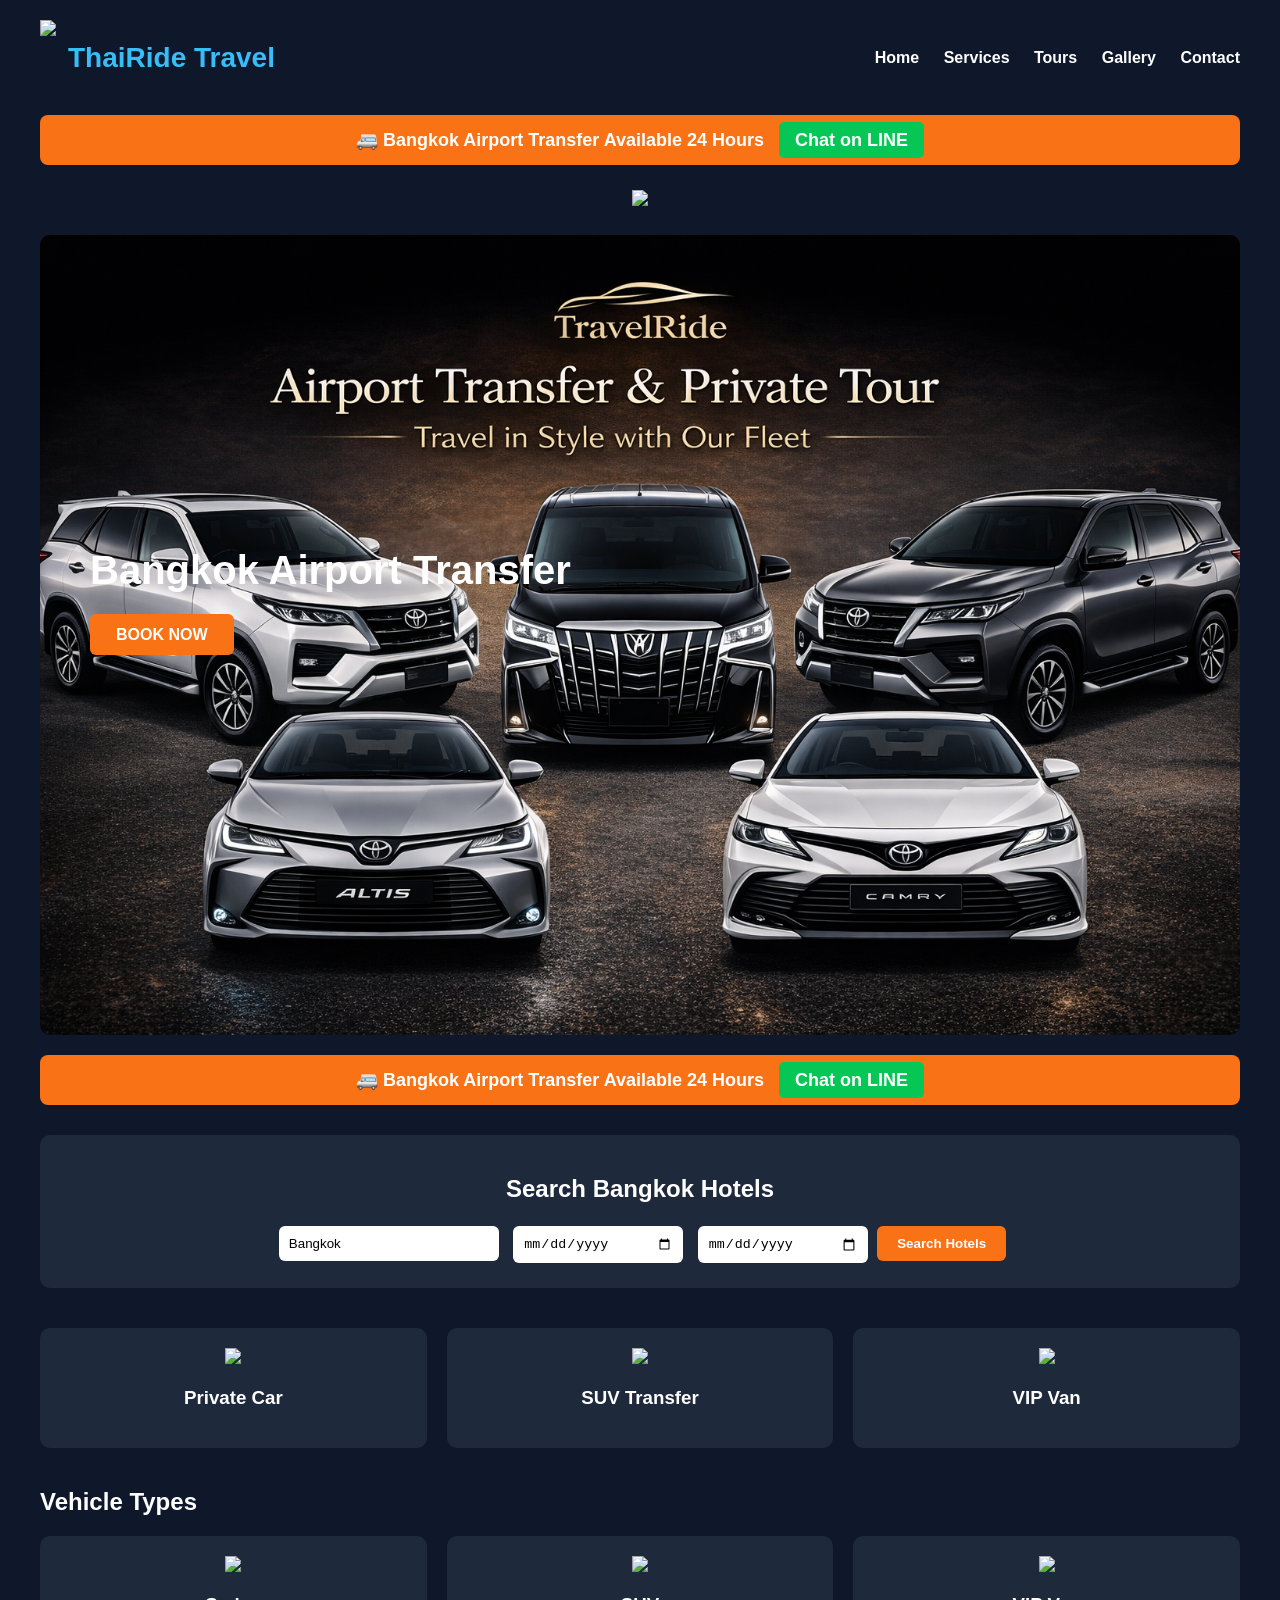
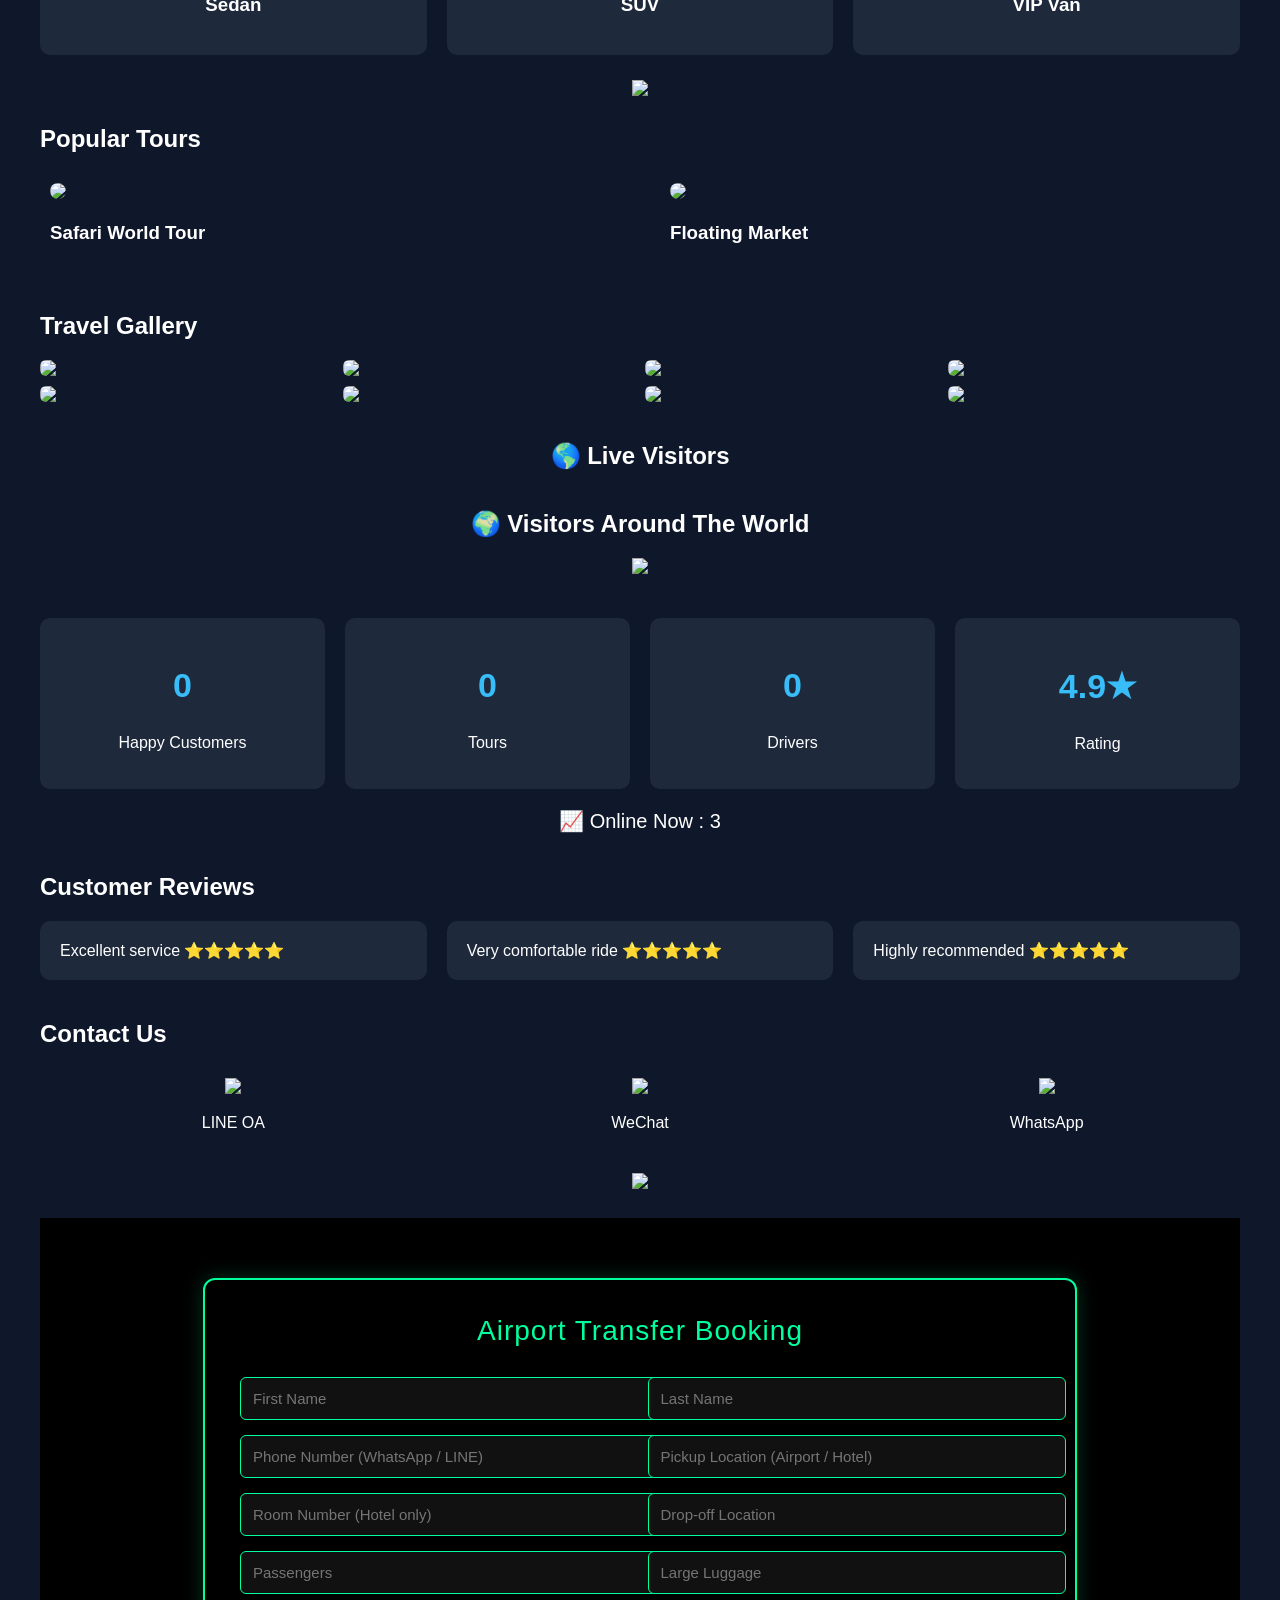
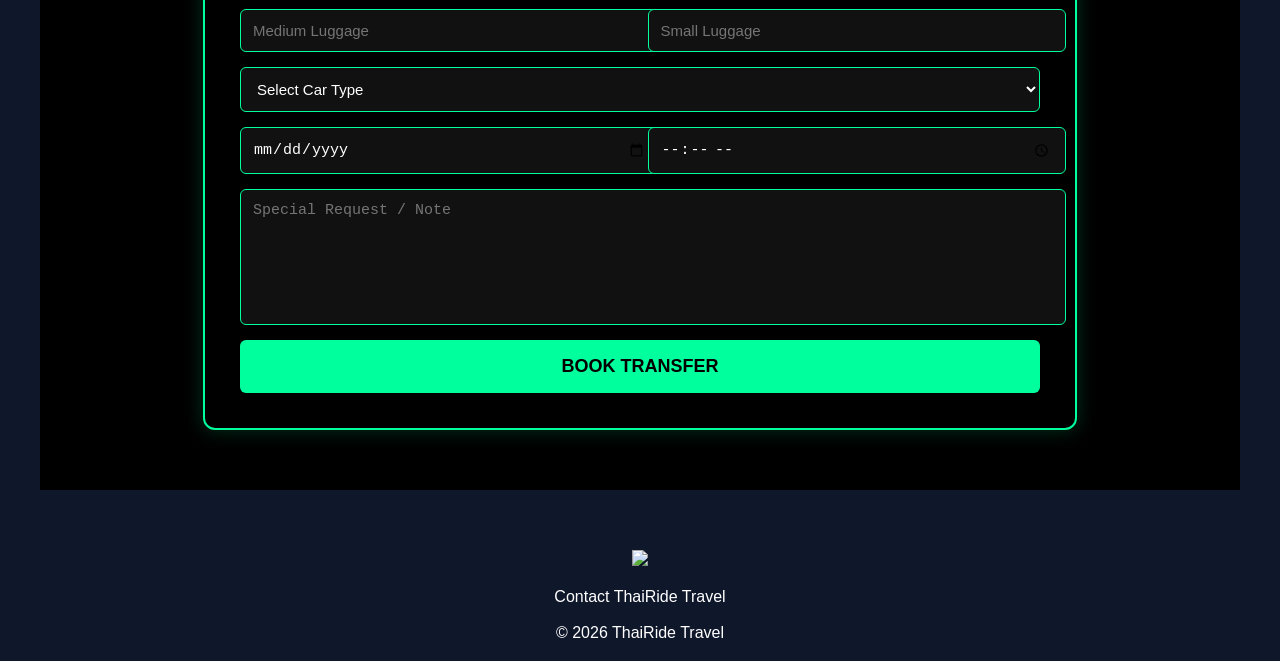
==== Index.html @ dc82cada "Rename Index1.html to Index.html" ====
<!DOCTYPE html>
<html lang="en">
<head>

<meta charset="UTF-8">
<meta name="viewport" content="width=device-width,initial-scale=1.0">
<link rel="icon" href="/ThaiRide/logo.png">
<link rel="shortcut icon" href="/ThaiRide/logo.png">
<link rel="apple-touch-icon" href="/ThaiRide/logo.png">
<title>ThaiRide Travel | Bangkok Airport Transfer</title>

<!-- Google tag -->
<script async src="https://www.googletagmanager.com/gtag/js?id=G-V9XCVN1N0W"></script>
<script>
window.dataLayer = window.dataLayer || [];
function gtag(){dataLayer.push(arguments);}
gtag('js', new Date());
gtag('config', 'G-V9XCVN1N0W');
</script>

<!-- Statcounter -->
<script type="text/javascript">
var sc_project=13209398; 
var sc_invisible=1; 
var sc_security="e5f7109c"; 
</script>
<script src="https://www.statcounter.com/counter/counter.js" async></script>

<style>

body{
margin:0;
font-family:Arial;
background:#0f172a;
color:white;
}

.container{
max-width:1200px;
margin:auto;
padding:20px;
}

/* HEADER */

header{
display:flex;
justify-content:space-between;
align-items:center;
}

.logo{
display:flex;
align-items:center;
gap:12px;
}

.logo img{height:75px;}

.logo-text{
font-size:28px;
font-weight:bold;
color:#38bdf8;
}

.clock{
font-size:16px;
font-weight:bold;
color:#facc15;
}

nav a{
margin-left:20px;
text-decoration:none;
color:white;
font-weight:bold;
}

/* ADS */
.ad{
text-align:center;
margin:25px 0;
}
.ad img{
max-width:100%;
height:auto;
}
/* AGODA SEARCH */

.agoda-search input{
padding:12px;
border-radius:6px;
border:none;
margin:5px;
font-size:15px;
}

.agoda-search button{
background:#f97316;
color:white;
padding:12px 24px;
border:none;
border-radius:6px;
font-weight:bold;
cursor:pointer;
}
/* HERO */

.hero{position:relative;}

.hero img{
width:100%;
border-radius:10px;
display:none;
}

.hero img.active{display:block;}

.hero-text{
position:absolute;
top:35%;
left:50px;
}

.hero-text h1{font-size:40px;}

.book-btn{
background:#f97316;
padding:12px 26px;
border-radius:6px;
text-decoration:none;
color:white;
font-weight:bold;
}

/* SERVICES */

.services{
display:grid;
grid-template-columns:repeat(3,1fr);
gap:20px;
margin-top:40px;
}

.service-box{
background:#1e293b;
padding:20px;
border-radius:10px;
text-align:center;
}

.service-box img{width:60px;}

/* VEHICLE */

.vehicle-grid{
display:grid;
grid-template-columns:repeat(3,1fr);
gap:20px;
margin-top:20px;
}

.vehicle{
background:#1e293b;
padding:20px;
border-radius:10px;
text-align:center;
}

.vehicle img{width:100%;}

/* TOUR */

.tour-slider{
overflow:hidden;
position:relative;
}

.tour-track{
display:flex;
transition:transform .6s ease;
}

.tour{
min-width:50%;
padding:10px;
}

.tour img{
width:100%;
border-radius:10px;
}

/* GALLERY */

.gallery-grid{
display:grid;
grid-template-columns:repeat(4,1fr);
gap:10px;
margin-top:20px;
}

.gallery-grid img{
width:100%;
border-radius:6px;
}

/* STATS */

.stats{
display:grid;
grid-template-columns:repeat(4,1fr);
gap:20px;
margin-top:40px;
text-align:center;
}

.stat{
background:#1e293b;
padding:20px;
border-radius:10px;
}

.stat h2{
font-size:34px;
color:#38bdf8;
}

/* REVIEWS */

.review-grid{
display:grid;
grid-template-columns:repeat(3,1fr);
gap:20px;
margin-top:20px;
}

.review{
background:#1e293b;
padding:20px;
border-radius:10px;
}

/* QR */

.qr-grid{
display:grid;
grid-template-columns:repeat(3,1fr);
gap:20px;
margin-top:30px;
text-align:center;
}

.qr-grid img{width:120px;}

/* CHAT */

.chat-widget{
position:fixed;
right:20px;
bottom:20px;
z-index:9999;
}

.chat-main{
background:#2563eb;
color:white;
padding:14px 20px;
border-radius:30px;
cursor:pointer;
font-weight:bold;
}

.chat-menu{
display:none;
flex-direction:column;
gap:10px;
margin-bottom:10px;
}

.chat-menu a{
display:flex;
align-items:center;
gap:10px;
padding:10px 14px;
border-radius:30px;
color:white;
text-decoration:none;
font-weight:bold;
}

.line-chat{background:#06C755;}
.whatsapp-chat{background:#25D366;}

</style>

</head>

<body>

<div class="container">

<header>

<div class="logo">
<img src="logo_01.png">
<div class="logo-text">ThaiRide Travel</div>
</div>

<div class="clock" id="clock"></div>

<nav>
<a href="#">Home</a>
<a href="#">Services</a>
<a href="#">Tours</a>
<a href="#">Gallery</a>
<a href="#">Contact</a>
</nav>

</header>
<div style="
background:#f97316;
padding:14px;
margin:20px 0;
border-radius:8px;
text-align:center;
font-weight:bold;
font-size:18px;
">

🚐 Bangkok Airport Transfer Available 24 Hours  

<a href="https://line.me/R/ti/p/@775hjmvl" target="_blank" style="
background:#06C755;
color:white;
padding:8px 16px;
border-radius:5px;
text-decoration:none;
margin-left:10px;
">

Chat on LINE

</a>

</div>
<!-- AD 1 Agoda -->

<div class="ad">
<a href="https://www.agoda.com/partners/partnersearch.aspx?pcs=1&cid=1434592" target="_blank">
<img src="https://dummyimage.com/728x90/ff6600/ffffff&text=Book+Hotels+Worldwide+on+Agoda">
</a>
</div>

<section class="hero">

<img src="heroslide_01.png" class="active">
<img src="heroslide_02.png">
<img src="heroslide_03.png">
<img src="heroslide_04.png">
<img src="heroslide_05.png">
<img src="heroslide_06.png">
<img src="heroslide_07.png">
<img src="heroslide_08.png">
<img src="heroslide_09.png">
<img src="heroslide_10.png">

<div class="hero-text">
<h1>Bangkok Airport Transfer</h1>
<a href="#" class="book-btn">BOOK NOW</a>
</div>

</section>
<div style="
background:#f97316;
padding:14px;
margin:20px 0;
border-radius:8px;
text-align:center;
font-weight:bold;
font-size:18px;
">

🚐 Bangkok Airport Transfer Available 24 Hours  

<a href="https://line.me/R/ti/p/@775hjmvl" target="_blank" style="
background:#06C755;
color:white;
padding:8px 16px;
border-radius:5px;
text-decoration:none;
margin-left:10px;
">

Chat on LINE

</a>

</div>
<!-- AGODA HOTEL SEARCH -->

<div style="background:#1e293b;padding:20px;border-radius:10px;margin:30px 0;text-align:center;">

<h2 style="margin-bottom:15px;">Search Bangkok Hotels</h2>

<form action="https://www.agoda.com/partners/partnersearch.aspx" method="get" target="_blank">

<input type="hidden" name="cid" value="1434592">
<input type="hidden" name="pcs" value="1">

<input 
type="text" 
name="city" 
value="Bangkok"
style="width:90%;max-width:200px;padding:10px;border-radius:6px;border:none;margin:5px;">

<input 
type="date" 
name="checkIn"
style="width:90%;max-width:150px;padding:10px;border-radius:6px;border:none;margin:5px;">

<input 
type="date" 
name="checkOut"
style="width:90%;max-width:150px;padding:10px;border-radius:6px;border:none;margin:5px;">

<button
type="submit"
style="background:#f97316;color:white;padding:10px 20px;border:none;border-radius:6px;font-weight:bold;margin-top:8px;cursor:pointer;">

Search Hotels

</button>

</form>

</div>

<section class="services">

<div class="service-box">
<img src="altis.png">
<h3>Private Car</h3>
</div>

<div class="service-box">
<img src="suv.png">
<h3>SUV Transfer</h3>
</div>

<div class="service-box">
<img src="van.png">
<h3>VIP Van</h3>
</div>

</section>

<h2 style="margin-top:40px">Vehicle Types</h2>

<div class="vehicle-grid">

<div class="vehicle">
<img src="altis.png">
<h3>Sedan</h3>
</div>

<div class="vehicle">
<img src="suv.png">
<h3>SUV</h3>
</div>

<div class="vehicle">
<img src="van.png">
<h3>VIP Van</h3>
</div>

</div>

<!-- AD 2 Agoda -->

<div class="ad">
<a href="https://www.agoda.com/partners/partnersearch.aspx?pcs=1&cid=1434592" target="_blank">
<img src="https://dummyimage.com/728x90/ff6600/ffffff&text=Best+Hotel+Deals+on+Agoda">
</a>
</div>

<h2>Popular Tours</h2>

<div class="tour-slider">

<div class="tour-track" id="tourTrack">

<div class="tour">
<img src="G-01.png">
<h3>Safari World Tour</h3>
</div>

<div class="tour">
<img src="G-02.png">
<h3>Floating Market</h3>
</div>

<div class="tour">
<img src="G-03.png">
<h3>Ayutthaya Tour</h3>
</div>

<div class="tour">
<img src="G-04.png">
<h3>Pattaya Tour</h3>
</div>

</div>

</div>

<h2 style="margin-top:40px">Travel Gallery</h2>

<div class="gallery-grid">

<img src="G-01.png">
<img src="G-02.png">
<img src="G-03.png">
<img src="G-04.png">

<img src="G-01.png">
<img src="G-02.png">
<img src="G-03.png">
<img src="G-04.png">

</div>

<!-- LIVE VISITOR -->

<div style="text-align:center;margin:40px 0">

<h2>🌎 Live Visitors</h2>

<script id="_wautnh">
var _wau = _wau || [];
_wau.push(["dynamic", "vhzzo69l0r", "tnh", "3c78d8c4302b", "small"]);
</script>

<script async src="//waust.at/d.js"></script>

</div>

<!-- WORLD MAP -->

<div style="text-align:center;margin:40px 0">

<h2>🌍 Visitors Around The World</h2>

<a href="https://info.flagcounter.com/g1bq">
<img src="https://s01.flagcounter.com/count2/g1bq/bg_FFFFFF/txt_000000/border_CCCCCC/columns_8/maxflags_250/viewers_0/labels_0/pageviews_0/flags_0/percent_0/" border="0">
</a>

</div>

<div class="stats">

<div class="stat">
<h2 class="counter" data-target="5000">0</h2>
<p>Happy Customers</p>
</div>

<div class="stat">
<h2 class="counter" data-target="120">0</h2>
<p>Tours</p>
</div>

<div class="stat">
<h2 class="counter" data-target="50">0</h2>
<p>Drivers</p>
</div>

<div class="stat">
<h2>4.9★</h2>
<p>Rating</p>
</div>

</div>

<!-- ONLINE -->

<div style="text-align:center;font-size:20px;margin-top:20px">
📈 Online Now : <span id="onlineCount">3</span>
</div>

<h2 style="margin-top:40px">Customer Reviews</h2>

<div class="review-grid">

<div class="review">Excellent service ⭐⭐⭐⭐⭐</div>
<div class="review">Very comfortable ride ⭐⭐⭐⭐⭐</div>
<div class="review">Highly recommended ⭐⭐⭐⭐⭐</div>

</div>

<h2 style="margin-top:40px">Contact Us</h2>

<div class="qr-grid">

<div>
<img src="line-qr.png">
<p>LINE OA</p>
</div>

<div>
<img src="wechat-qr.png">
<p>WeChat</p>
</div>

<div>
<img src="whatsapp-qr.png">
<p>WhatsApp</p>
</div>

</div>

<!-- AD 3 Agoda -->

<div class="ad">
<a href="https://www.agoda.com/partners/partnersearch.aspx?pcs=1&cid=1434592" target="_blank">
<img src="https://dummyimage.com/728x90/ff6600/ffffff&text=Find+Hotels+Worldwide+Agoda">
</a>
</div>

<section id="thairide-booking">

<style>

#thairide-booking{
background:#000;
padding:60px 20px;
font-family:Arial, sans-serif;
}

.booking-container{

max-width:800px;
margin:auto;
border:2px solid #00ff9d;
border-radius:12px;
padding:35px;
box-shadow:0 0 20px #00ff9d33;
color:#fff;

}

.booking-title{

text-align:center;
font-size:28px;
margin-bottom:30px;
color:#00ff9d;
letter-spacing:1px;

}

.booking-grid{

display:grid;
grid-template-columns:1fr 1fr;
gap:15px;

}

.booking-grid-full{

grid-column:1 / 3;

}

.booking-container input,
.booking-container select,
.booking-container textarea{

width:100%;
padding:12px;
background:#111;
border:1px solid #00ff9d;
border-radius:6px;
color:#fff;
font-size:15px;

}

.booking-container textarea{
height:110px;
resize:none;
}

.booking-container input:focus,
.booking-container select:focus,
.booking-container textarea:focus{

outline:none;
border-color:#00ffaa;
box-shadow:0 0 6px #00ffaa;

}

.submit-btn{

grid-column:1 / 3;
padding:16px;
background:#00ff9d;
border:none;
font-size:18px;
font-weight:bold;
color:#000;
border-radius:6px;
cursor:pointer;

}

.submit-btn:hover{

background:#00cc7a;

}

@media(max-width:700px){

.booking-grid{

grid-template-columns:1fr;

}

.booking-grid-full{
grid-column:1;
}

.submit-btn{
grid-column:1;
}

}

</style>


<div class="booking-container">

<div class="booking-title">
Airport Transfer Booking
</div>

<form id="thairideForm">

<div class="booking-grid">

<input type="text" name="firstname" placeholder="First Name" required>

<input type="text" name="lastname" placeholder="Last Name" required>

<input type="tel" name="phone" placeholder="Phone Number (WhatsApp / LINE)" required>

<input type="text" name="pickup" placeholder="Pickup Location (Airport / Hotel)" required>

<input type="text" name="room" placeholder="Room Number (Hotel only)">

<input type="text" name="dropoff" placeholder="Drop-off Location" required>

<input type="number" name="passengers" placeholder="Passengers">

<input type="number" name="bags_large" placeholder="Large Luggage">

<input type="number" name="bags_medium" placeholder="Medium Luggage">

<input type="number" name="bags_small" placeholder="Small Luggage">

<select name="car_type" class="booking-grid-full">

<option value="">Select Car Type</option>
<option>Sedan (1-3 pax)</option>
<option>SUV (1-4 pax)</option>
<option>VIP Van (1-10 pax)</option>
<option>Luxury Car</option>

</select>

<input type="date" name="date">

<input type="time" name="time">

<textarea name="note" placeholder="Special Request / Note" class="booking-grid-full"></textarea>

<button class="submit-btn">BOOK TRANSFER</button>

</div>

</form>

</div>


<script>

document.getElementById("thairideForm").addEventListener("submit",function(e){

e.preventDefault()

const data = Object.fromEntries(new FormData(this).entries())

fetch("https://hook.us2.make.com/dcdi4g4ngoujz5utnld3hv2ny5u7ebco",{

method:"POST",
headers:{
"Content-Type":"application/json"
},
body:JSON.stringify(data)

})

.then(()=>{

alert("Booking Sent Successfully")
document.getElementById("thairideForm").reset()

})

.catch(()=>{

alert("Error sending booking")

})

})

</script>

</section>


<footer style="margin-top:60px;text-align:center">

<img src="logo_01.png" height="70"><br><br>

Contact ThaiRide Travel

<br><br>

© 2026 ThaiRide Travel

</footer>

</div>

</body>
</html>

<!--
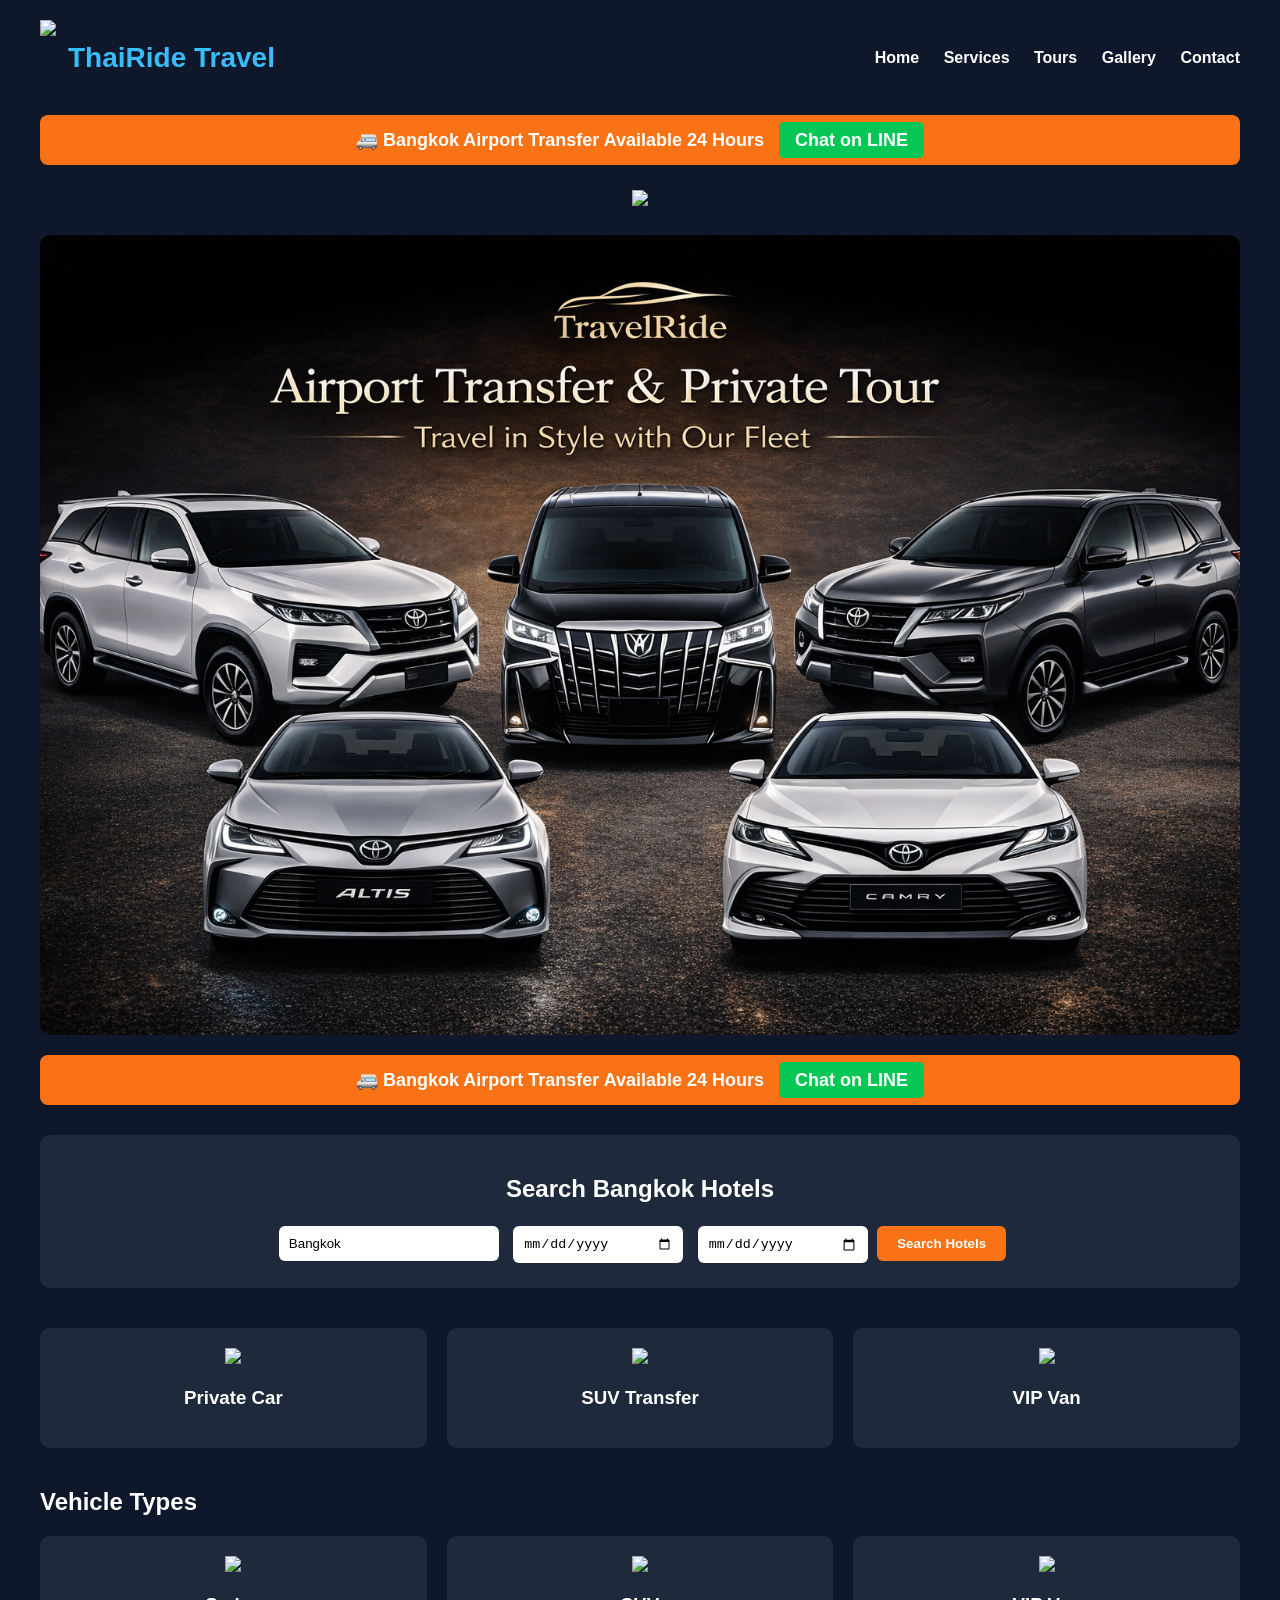
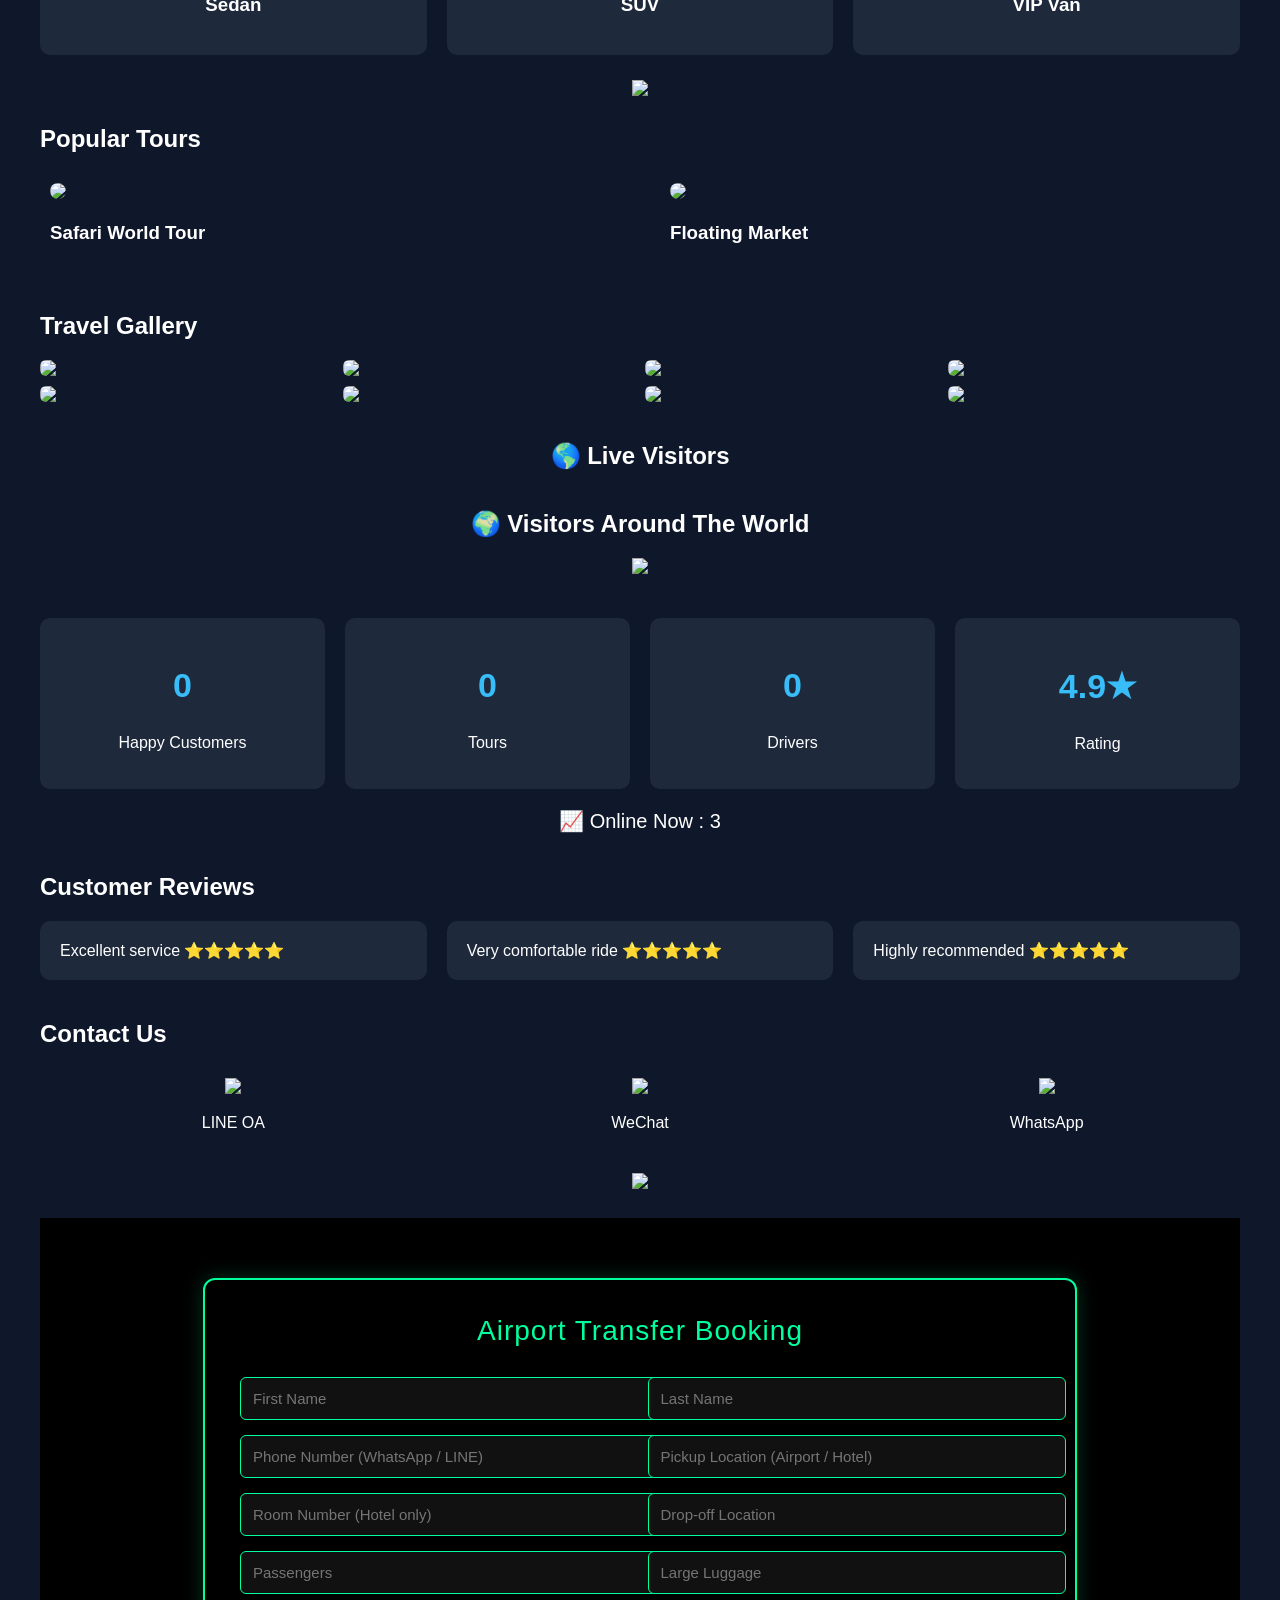
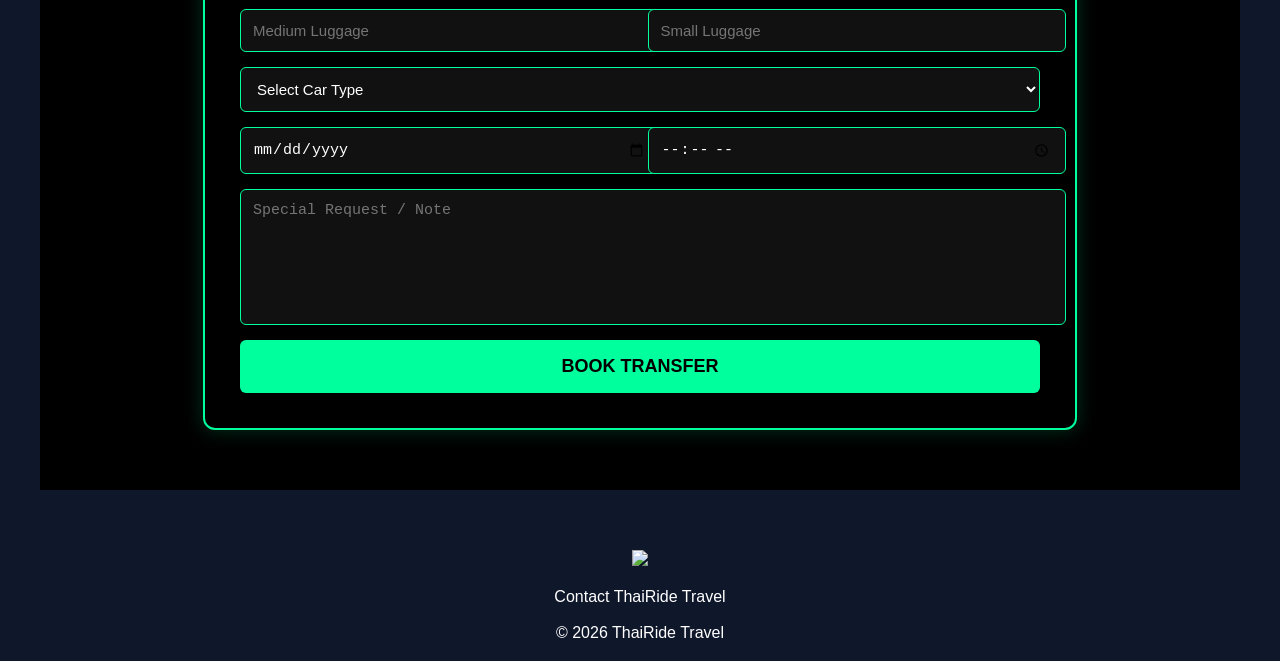
==== commit d1dfcb2a: "Update Index.html" ====
--- a/Index.html
+++ b/Index.html
@@ -365,10 +365,7 @@
 <img src="heroslide_09.png">
 <img src="heroslide_10.png">
 
-<div class="hero-text">
-<h1>Bangkok Airport Transfer</h1>
-<a href="#" class="book-btn">BOOK NOW</a>
-</div>
+
 
 </section>
 <div style="
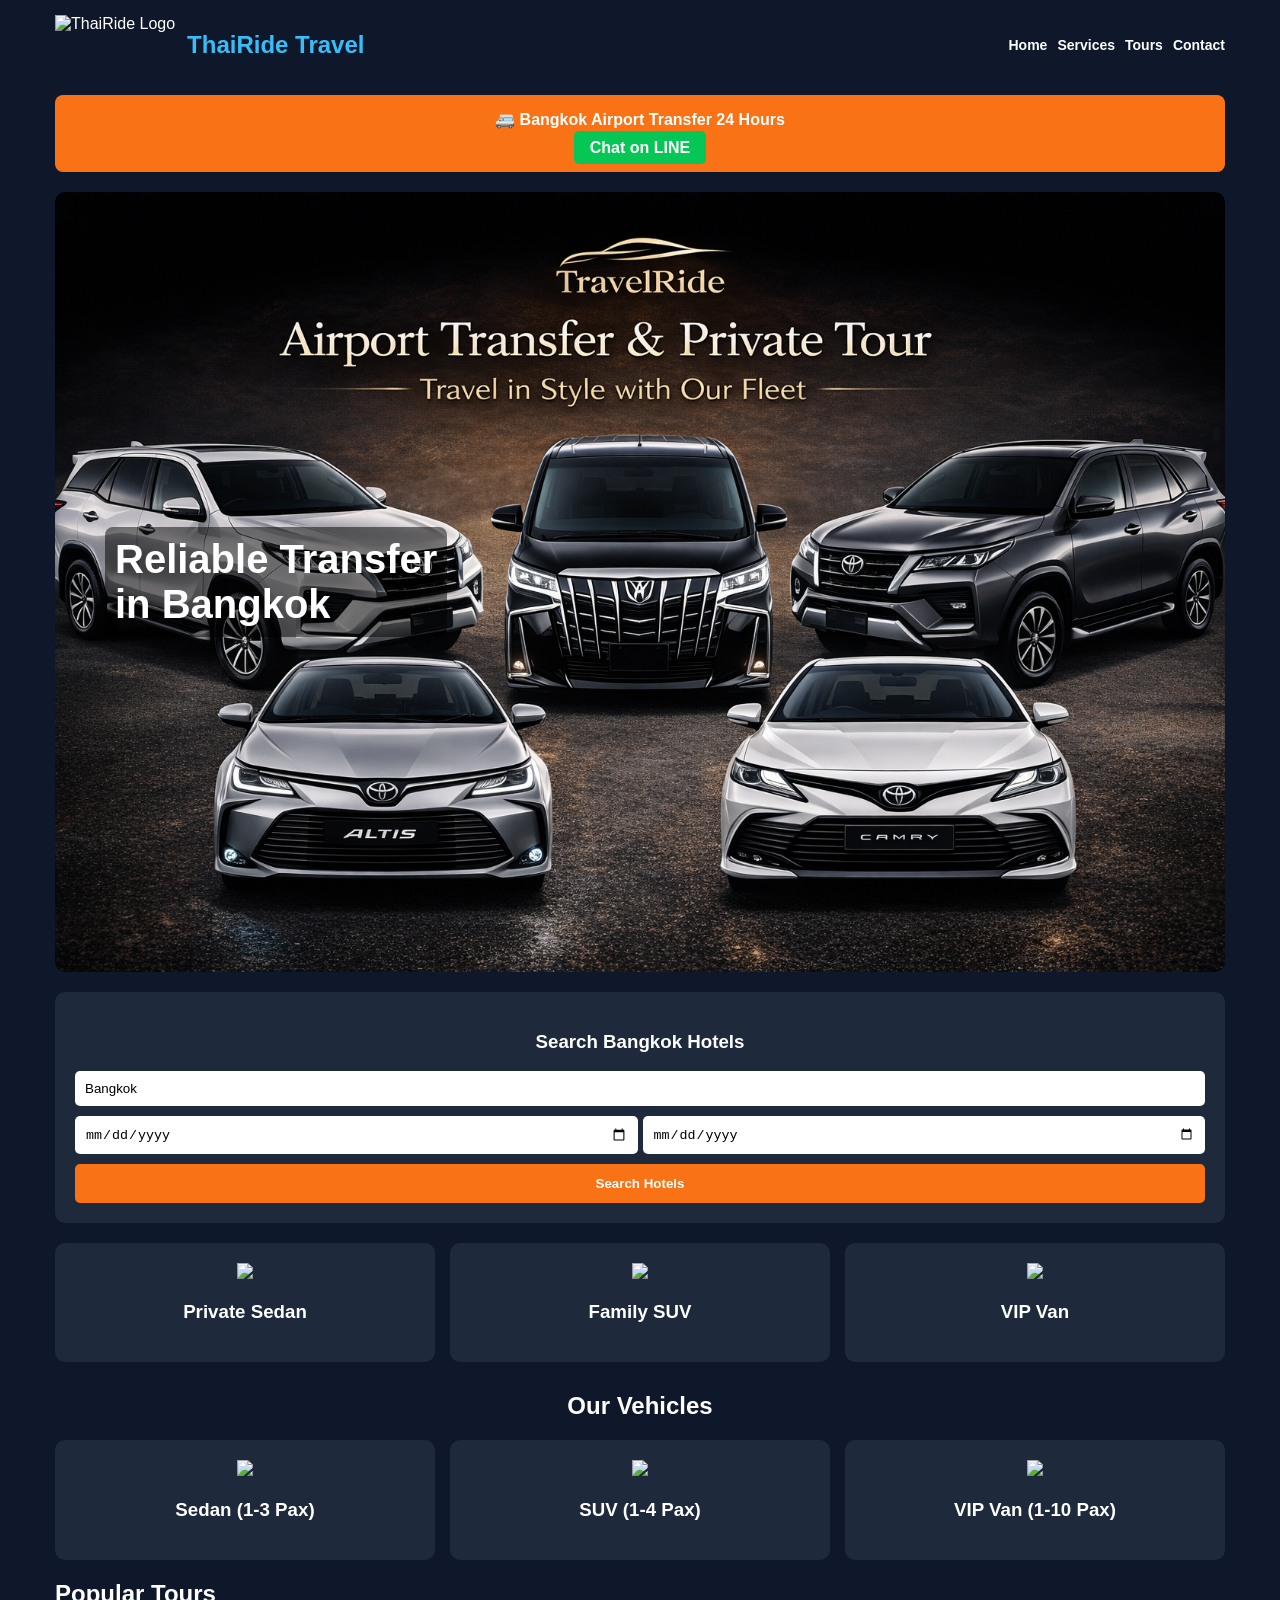
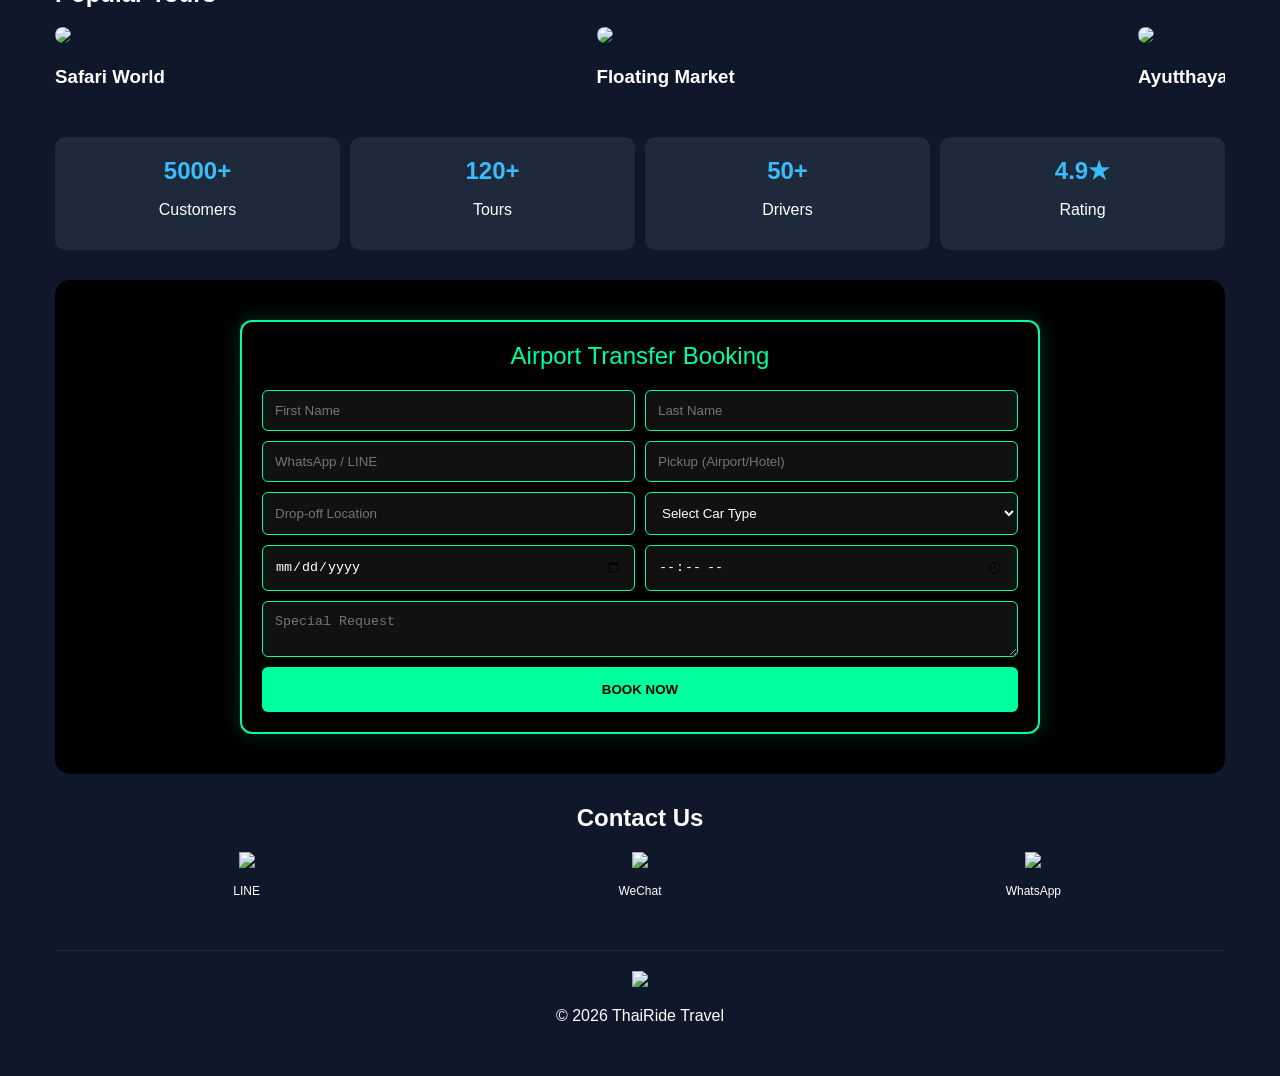
==== commit ba9ce424: "Update Index.html" ====
--- a/Index.html
+++ b/Index.html
@@ -1,852 +1,376 @@
 <!DOCTYPE html>
 <html lang="en">
 <head>
-
-<meta charset="UTF-8">
-<meta name="viewport" content="width=device-width,initial-scale=1.0">
-<link rel="icon" href="/ThaiRide/logo.png">
-<link rel="shortcut icon" href="/ThaiRide/logo.png">
-<link rel="apple-touch-icon" href="/ThaiRide/logo.png">
-<title>ThaiRide Travel | Bangkok Airport Transfer</title>
-
-<!-- Google tag -->
-<script async src="https://www.googletagmanager.com/gtag/js?id=G-V9XCVN1N0W"></script>
+    <meta charset="UTF-8">
+    <meta name="viewport" content="width=device-width, initial-scale=1.0">
+    <link rel="icon" href="/ThaiRide/logo.png">
+    <link rel="shortcut icon" href="/ThaiRide/logo.png">
+    <link rel="apple-touch-icon" href="/ThaiRide/logo.png">
+    <title>ThaiRide Travel | Bangkok Airport Transfer</title>
+
+    <script async src="https://www.googletagmanager.com/gtag/js?id=G-V9XCVN1N0W"></script>
+    <script>
+        window.dataLayer = window.dataLayer || [];
+        function gtag(){dataLayer.push(arguments);}
+        gtag('js', new Date());
+        gtag('config', 'G-V9XCVN1N0W');
+    </script>
+
+    <style>
+        /* รีเซ็ตพื้นฐานเพื่อไม่ให้ล้นจอ */
+        * {
+            box-sizing: border-box;
+        }
+
+        body {
+            margin: 0;
+            padding: 0;
+            font-family: Arial, sans-serif;
+            background: #0f172a;
+            color: white;
+            overflow-x: hidden; /* ป้องกันการเลื่อนซ้ายขวาที่ไม่ได้ตั้งใจ */
+        }
+
+        .container {
+            max-width: 1200px;
+            margin: auto;
+            padding: 15px;
+            width: 100%;
+        }
+
+        /* HEADER */
+        header {
+            display: flex;
+            flex-direction: column; /* มือถือเรียงลงล่าง */
+            align-items: center;
+            gap: 15px;
+        }
+
+        @media(min-width: 768px) {
+            header {
+                flex-direction: row;
+                justify-content: space-between;
+            }
+        }
+
+        .logo {
+            display: flex;
+            align-items: center;
+            gap: 12px;
+        }
+        .logo img { height: 60px; }
+        .logo-text { font-size: 24px; font-weight: bold; color: #38bdf8; }
+
+        nav {
+            display: flex;
+            flex-wrap: wrap;
+            justify-content: center;
+            gap: 10px;
+        }
+        nav a {
+            text-decoration: none;
+            color: white;
+            font-weight: bold;
+            font-size: 14px;
+        }
+
+        /* ADS */
+        .ad { text-align: center; margin: 20px 0; }
+        .ad img { max-width: 100%; height: auto; border-radius: 8px; }
+
+        /* HERO */
+        .hero { position: relative; width: 100%; }
+        .hero img {
+            width: 100%;
+            height: auto;
+            border-radius: 10px;
+            display: none;
+        }
+        .hero img.active { display: block; }
+
+        .hero-text {
+            position: absolute;
+            top: 50%;
+            left: 20px;
+            transform: translateY(-50%);
+            background: rgba(0,0,0,0.5);
+            padding: 10px;
+            border-radius: 8px;
+        }
+        .hero-text h1 { font-size: 22px; margin: 0; }
+
+        @media(min-width: 768px) {
+            .hero-text { left: 50px; }
+            .hero-text h1 { font-size: 40px; }
+        }
+
+        /* SERVICES & VEHICLES */
+        .services, .vehicle-grid {
+            display: grid;
+            grid-template-columns: 1fr; /* มือถือ 1 คอลัมน์ */
+            gap: 15px;
+            margin-top: 20px;
+        }
+
+        @media(min-width: 600px) {
+            .services, .vehicle-grid { grid-template-columns: repeat(3, 1fr); }
+        }
+
+        .service-box, .vehicle {
+            background: #1e293b;
+            padding: 20px;
+            border-radius: 10px;
+            text-align: center;
+        }
+        .service-box img, .vehicle img { width: 100%; max-width: 150px; }
+
+        /* TOUR SLIDER */
+        .tour-track {
+            display: flex;
+            overflow-x: auto; /* ให้เลื่อนสไลด์ด้วยนิ้วได้ในมือถือ */
+            gap: 15px;
+            padding-bottom: 10px;
+        }
+        .tour {
+            min-width: 80%; /* เห็นภาพถัดไปนิดหน่อย */
+            flex-shrink: 0;
+        }
+        @media(min-width: 768px) {
+            .tour { min-width: 45%; }
+        }
+        .tour img { width: 100%; border-radius: 10px; }
+
+        /* GALLERY */
+        .gallery-grid {
+            display: grid;
+            grid-template-columns: repeat(2, 1fr);
+            gap: 10px;
+        }
+        @media(min-width: 768px) {
+            .gallery-grid { grid-template-columns: repeat(4, 1fr); }
+        }
+        .gallery-grid img { width: 100%; border-radius: 6px; }
+
+        /* STATS */
+        .stats {
+            display: grid;
+            grid-template-columns: repeat(2, 1fr);
+            gap: 10px;
+            margin-top: 20px;
+        }
+        @media(min-width: 768px) {
+            .stats { grid-template-columns: repeat(4, 1fr); }
+        }
+        .stat { background: #1e293b; padding: 15px; border-radius: 10px; text-align: center; }
+        .stat h2 { font-size: 24px; color: #38bdf8; margin: 5px 0; }
+
+        /* BOOKING FORM */
+        #thairide-booking {
+            background: #000;
+            padding: 40px 15px;
+            margin-top: 30px;
+            border-radius: 15px;
+        }
+        .booking-container {
+            max-width: 800px;
+            margin: auto;
+            border: 2px solid #00ff9d;
+            border-radius: 12px;
+            padding: 20px;
+            box-shadow: 0 0 20px #00ff9d33;
+        }
+        .booking-grid {
+            display: grid;
+            grid-template-columns: 1fr; /* มือถือ 1 คอลัมน์ */
+            gap: 10px;
+        }
+        @media(min-width: 768px) {
+            .booking-grid { grid-template-columns: 1fr 1fr; }
+            .booking-grid-full, .submit-btn { grid-column: span 2; }
+        }
+        .booking-container input, .booking-container select, .booking-container textarea {
+            width: 100%;
+            padding: 12px;
+            background: #111;
+            border: 1px solid #00ff9d;
+            border-radius: 6px;
+            color: #fff;
+        }
+        .submit-btn {
+            background: #00ff9d;
+            color: #000;
+            padding: 15px;
+            border: none;
+            font-weight: bold;
+            cursor: pointer;
+            border-radius: 6px;
+        }
+
+        /* QR CODE */
+        .qr-grid {
+            display: grid;
+            grid-template-columns: repeat(3, 1fr);
+            gap: 10px;
+            margin-top: 20px;
+            text-align: center;
+        }
+        .qr-grid img { width: 100%; max-width: 100px; }
+        .qr-grid p { font-size: 12px; }
+
+        /* CHAT WIDGET */
+        .chat-widget { position: fixed; right: 15px; bottom: 15px; z-index: 1000; }
+        .chat-main { background: #2563eb; padding: 12px 18px; border-radius: 25px; cursor: pointer; }
+
+    </style>
+</head>
+
+<body>
+
+<div class="container">
+
+    <header>
+        <div class="logo">
+            <img src="logo_01.png" alt="ThaiRide Logo">
+            <div class="logo-text">ThaiRide Travel</div>
+        </div>
+        <nav>
+            <a href="#">Home</a>
+            <a href="#">Services</a>
+            <a href="#">Tours</a>
+            <a href="#">Contact</a>
+        </nav>
+    </header>
+
+    <div style="background:#f97316; padding:15px; margin:20px 0; border-radius:8px; text-align:center; font-weight:bold;">
+        🚐 Bangkok Airport Transfer 24 Hours  
+        <div style="margin-top:10px;">
+            <a href="https://line.me/R/ti/p/@775hjmvl" target="_blank" style="background:#06C755; color:white; padding:8px 16px; border-radius:5px; text-decoration:none;">
+                Chat on LINE
+            </a>
+        </div>
+    </div>
+
+    <section class="hero">
+        <img src="heroslide_01.png" class="active">
+        <div class="hero-text">
+            <h1>Reliable Transfer<br>in Bangkok</h1>
+        </div>
+    </section>
+
+    <div style="background:#1e293b; padding:20px; border-radius:10px; margin:20px 0; text-align:center;">
+        <h3>Search Bangkok Hotels</h3>
+        <form action="https://www.agoda.com/partners/partnersearch.aspx" method="get" target="_blank">
+            <input type="hidden" name="cid" value="1434592">
+            <input type="text" name="city" value="Bangkok" style="width:100%; margin-bottom:10px; padding:10px; border-radius:5px; border:none;">
+            <div style="display:flex; gap:5px; margin-bottom:10px;">
+                <input type="date" name="checkIn" style="width:50%; padding:10px; border-radius:5px; border:none;">
+                <input type="date" name="checkOut" style="width:50%; padding:10px; border-radius:5px; border:none;">
+            </div>
+            <button type="submit" style="width:100%; background:#f97316; color:white; padding:12px; border:none; border-radius:5px; font-weight:bold;">Search Hotels</button>
+        </form>
+    </div>
+
+    <section class="services">
+        <div class="service-box">
+            <img src="altis.png">
+            <h3>Private Sedan</h3>
+        </div>
+        <div class="service-box">
+            <img src="suv.png">
+            <h3>Family SUV</h3>
+        </div>
+        <div class="service-box">
+            <img src="van.png">
+            <h3>VIP Van</h3>
+        </div>
+    </section>
+
+    <h2 style="text-align:center; margin-top:30px;">Our Vehicles</h2>
+    <div class="vehicle-grid">
+        <div class="vehicle">
+            <img src="altis.png">
+            <h3>Sedan (1-3 Pax)</h3>
+        </div>
+        <div class="vehicle">
+            <img src="suv.png">
+            <h3>SUV (1-4 Pax)</h3>
+        </div>
+        <div class="vehicle">
+            <img src="van.png">
+            <h3>VIP Van (1-10 Pax)</h3>
+        </div>
+    </div>
+
+    <h2>Popular Tours</h2>
+    <div class="tour-track">
+        <div class="tour"><img src="G-01.png"><h3>Safari World</h3></div>
+        <div class="tour"><img src="G-02.png"><h3>Floating Market</h3></div>
+        <div class="tour"><img src="G-03.png"><h3>Ayutthaya</h3></div>
+    </div>
+
+    <div class="stats">
+        <div class="stat"><h2>5000+</h2><p>Customers</p></div>
+        <div class="stat"><h2>120+</h2><p>Tours</p></div>
+        <div class="stat"><h2>50+</h2><p>Drivers</p></div>
+        <div class="stat"><h2>4.9★</h2><p>Rating</p></div>
+    </div>
+
+    <section id="thairide-booking">
+        <div class="booking-container">
+            <div style="text-align:center; font-size:24px; color:#00ff9d; margin-bottom:20px;">Airport Transfer Booking</div>
+            <form id="thairideForm">
+                <div class="booking-grid">
+                    <input type="text" name="firstname" placeholder="First Name" required>
+                    <input type="text" name="lastname" placeholder="Last Name" required>
+                    <input type="tel" name="phone" placeholder="WhatsApp / LINE" required>
+                    <input type="text" name="pickup" placeholder="Pickup (Airport/Hotel)" required>
+                    <input type="text" name="dropoff" placeholder="Drop-off Location" required>
+                    <select name="car_type">
+                        <option value="">Select Car Type</option>
+                        <option>Sedan (1-3 pax)</option>
+                        <option>SUV (1-4 pax)</option>
+                        <option>VIP Van (1-10 pax)</option>
+                    </select>
+                    <input type="date" name="date">
+                    <input type="time" name="time">
+                    <textarea name="note" placeholder="Special Request" class="booking-grid-full"></textarea>
+                    <button class="submit-btn">BOOK NOW</button>
+                </div>
+            </form>
+        </div>
+    </section>
+
+    <h2 style="text-align:center; margin-top:30px;">Contact Us</h2>
+    <div class="qr-grid">
+        <div><img src="line-qr.png"><p>LINE</p></div>
+        <div><img src="wechat-qr.png"><p>WeChat</p></div>
+        <div><img src="whatsapp-qr.png"><p>WhatsApp</p></div>
+    </div>
+
+    <footer style="margin-top:40px; padding:20px; text-align:center; border-top:1px solid #1e293b;">
+        <img src="logo_01.png" height="50"><br>
+        <p>© 2026 ThaiRide Travel</p>
+    </footer>
+
+</div>
+
 <script>
-window.dataLayer = window.dataLayer || [];
-function gtag(){dataLayer.push(arguments);}
-gtag('js', new Date());
-gtag('config', 'G-V9XCVN1N0W');
+    // Booking Form Submission
+    document.getElementById("thairideForm").addEventListener("submit", function(e) {
+        e.preventDefault();
+        const data = Object.fromEntries(new FormData(this).entries());
+        fetch("https://hook.us2.make.com/dcdi4g4ngoujz5utnld3hv2ny5u7ebco", {
+            method: "POST",
+            headers: { "Content-Type": "application/json" },
+            body: JSON.stringify(data)
+        })
+        .then(() => {
+            alert("Booking Sent Successfully!");
+            this.reset();
+        })
+        .catch(() => alert("Error sending booking"));
+    });
 </script>
-
-<!-- Statcounter -->
-<script type="text/javascript">
-var sc_project=13209398; 
-var sc_invisible=1; 
-var sc_security="e5f7109c"; 
-</script>
-<script src="https://www.statcounter.com/counter/counter.js" async></script>
-
-<style>
-
-body{
-margin:0;
-font-family:Arial;
-background:#0f172a;
-color:white;
-}
-
-.container{
-max-width:1200px;
-margin:auto;
-padding:20px;
-}
-
-/* HEADER */
-
-header{
-display:flex;
-justify-content:space-between;
-align-items:center;
-}
-
-.logo{
-display:flex;
-align-items:center;
-gap:12px;
-}
-
-.logo img{height:75px;}
-
-.logo-text{
-font-size:28px;
-font-weight:bold;
-color:#38bdf8;
-}
-
-.clock{
-font-size:16px;
-font-weight:bold;
-color:#facc15;
-}
-
-nav a{
-margin-left:20px;
-text-decoration:none;
-color:white;
-font-weight:bold;
-}
-
-/* ADS */
-.ad{
-text-align:center;
-margin:25px 0;
-}
-.ad img{
-max-width:100%;
-height:auto;
-}
-/* AGODA SEARCH */
-
-.agoda-search input{
-padding:12px;
-border-radius:6px;
-border:none;
-margin:5px;
-font-size:15px;
-}
-
-.agoda-search button{
-background:#f97316;
-color:white;
-padding:12px 24px;
-border:none;
-border-radius:6px;
-font-weight:bold;
-cursor:pointer;
-}
-/* HERO */
-
-.hero{position:relative;}
-
-.hero img{
-width:100%;
-border-radius:10px;
-display:none;
-}
-
-.hero img.active{display:block;}
-
-.hero-text{
-position:absolute;
-top:35%;
-left:50px;
-}
-
-.hero-text h1{font-size:40px;}
-
-.book-btn{
-background:#f97316;
-padding:12px 26px;
-border-radius:6px;
-text-decoration:none;
-color:white;
-font-weight:bold;
-}
-
-/* SERVICES */
-
-.services{
-display:grid;
-grid-template-columns:repeat(3,1fr);
-gap:20px;
-margin-top:40px;
-}
-
-.service-box{
-background:#1e293b;
-padding:20px;
-border-radius:10px;
-text-align:center;
-}
-
-.service-box img{width:60px;}
-
-/* VEHICLE */
-
-.vehicle-grid{
-display:grid;
-grid-template-columns:repeat(3,1fr);
-gap:20px;
-margin-top:20px;
-}
-
-.vehicle{
-background:#1e293b;
-padding:20px;
-border-radius:10px;
-text-align:center;
-}
-
-.vehicle img{width:100%;}
-
-/* TOUR */
-
-.tour-slider{
-overflow:hidden;
-position:relative;
-}
-
-.tour-track{
-display:flex;
-transition:transform .6s ease;
-}
-
-.tour{
-min-width:50%;
-padding:10px;
-}
-
-.tour img{
-width:100%;
-border-radius:10px;
-}
-
-/* GALLERY */
-
-.gallery-grid{
-display:grid;
-grid-template-columns:repeat(4,1fr);
-gap:10px;
-margin-top:20px;
-}
-
-.gallery-grid img{
-width:100%;
-border-radius:6px;
-}
-
-/* STATS */
-
-.stats{
-display:grid;
-grid-template-columns:repeat(4,1fr);
-gap:20px;
-margin-top:40px;
-text-align:center;
-}
-
-.stat{
-background:#1e293b;
-padding:20px;
-border-radius:10px;
-}
-
-.stat h2{
-font-size:34px;
-color:#38bdf8;
-}
-
-/* REVIEWS */
-
-.review-grid{
-display:grid;
-grid-template-columns:repeat(3,1fr);
-gap:20px;
-margin-top:20px;
-}
-
-.review{
-background:#1e293b;
-padding:20px;
-border-radius:10px;
-}
-
-/* QR */
-
-.qr-grid{
-display:grid;
-grid-template-columns:repeat(3,1fr);
-gap:20px;
-margin-top:30px;
-text-align:center;
-}
-
-.qr-grid img{width:120px;}
-
-/* CHAT */
-
-.chat-widget{
-position:fixed;
-right:20px;
-bottom:20px;
-z-index:9999;
-}
-
-.chat-main{
-background:#2563eb;
-color:white;
-padding:14px 20px;
-border-radius:30px;
-cursor:pointer;
-font-weight:bold;
-}
-
-.chat-menu{
-display:none;
-flex-direction:column;
-gap:10px;
-margin-bottom:10px;
-}
-
-.chat-menu a{
-display:flex;
-align-items:center;
-gap:10px;
-padding:10px 14px;
-border-radius:30px;
-color:white;
-text-decoration:none;
-font-weight:bold;
-}
-
-.line-chat{background:#06C755;}
-.whatsapp-chat{background:#25D366;}
-
-</style>
-
-</head>
-
-<body>
-
-<div class="container">
-
-<header>
-
-<div class="logo">
-<img src="logo_01.png">
-<div class="logo-text">ThaiRide Travel</div>
-</div>
-
-<div class="clock" id="clock"></div>
-
-<nav>
-<a href="#">Home</a>
-<a href="#">Services</a>
-<a href="#">Tours</a>
-<a href="#">Gallery</a>
-<a href="#">Contact</a>
-</nav>
-
-</header>
-<div style="
-background:#f97316;
-padding:14px;
-margin:20px 0;
-border-radius:8px;
-text-align:center;
-font-weight:bold;
-font-size:18px;
-">
-
-🚐 Bangkok Airport Transfer Available 24 Hours  
-
-<a href="https://line.me/R/ti/p/@775hjmvl" target="_blank" style="
-background:#06C755;
-color:white;
-padding:8px 16px;
-border-radius:5px;
-text-decoration:none;
-margin-left:10px;
-">
-
-Chat on LINE
-
-</a>
-
-</div>
-<!-- AD 1 Agoda -->
-
-<div class="ad">
-<a href="https://www.agoda.com/partners/partnersearch.aspx?pcs=1&cid=1434592" target="_blank">
-<img src="https://dummyimage.com/728x90/ff6600/ffffff&text=Book+Hotels+Worldwide+on+Agoda">
-</a>
-</div>
-
-<section class="hero">
-
-<img src="heroslide_01.png" class="active">
-<img src="heroslide_02.png">
-<img src="heroslide_03.png">
-<img src="heroslide_04.png">
-<img src="heroslide_05.png">
-<img src="heroslide_06.png">
-<img src="heroslide_07.png">
-<img src="heroslide_08.png">
-<img src="heroslide_09.png">
-<img src="heroslide_10.png">
-
-
-
-</section>
-<div style="
-background:#f97316;
-padding:14px;
-margin:20px 0;
-border-radius:8px;
-text-align:center;
-font-weight:bold;
-font-size:18px;
-">
-
-🚐 Bangkok Airport Transfer Available 24 Hours  
-
-<a href="https://line.me/R/ti/p/@775hjmvl" target="_blank" style="
-background:#06C755;
-color:white;
-padding:8px 16px;
-border-radius:5px;
-text-decoration:none;
-margin-left:10px;
-">
-
-Chat on LINE
-
-</a>
-
-</div>
-<!-- AGODA HOTEL SEARCH -->
-
-<div style="background:#1e293b;padding:20px;border-radius:10px;margin:30px 0;text-align:center;">
-
-<h2 style="margin-bottom:15px;">Search Bangkok Hotels</h2>
-
-<form action="https://www.agoda.com/partners/partnersearch.aspx" method="get" target="_blank">
-
-<input type="hidden" name="cid" value="1434592">
-<input type="hidden" name="pcs" value="1">
-
-<input 
-type="text" 
-name="city" 
-value="Bangkok"
-style="width:90%;max-width:200px;padding:10px;border-radius:6px;border:none;margin:5px;">
-
-<input 
-type="date" 
-name="checkIn"
-style="width:90%;max-width:150px;padding:10px;border-radius:6px;border:none;margin:5px;">
-
-<input 
-type="date" 
-name="checkOut"
-style="width:90%;max-width:150px;padding:10px;border-radius:6px;border:none;margin:5px;">
-
-<button
-type="submit"
-style="background:#f97316;color:white;padding:10px 20px;border:none;border-radius:6px;font-weight:bold;margin-top:8px;cursor:pointer;">
-
-Search Hotels
-
-</button>
-
-</form>
-
-</div>
-
-<section class="services">
-
-<div class="service-box">
-<img src="altis.png">
-<h3>Private Car</h3>
-</div>
-
-<div class="service-box">
-<img src="suv.png">
-<h3>SUV Transfer</h3>
-</div>
-
-<div class="service-box">
-<img src="van.png">
-<h3>VIP Van</h3>
-</div>
-
-</section>
-
-<h2 style="margin-top:40px">Vehicle Types</h2>
-
-<div class="vehicle-grid">
-
-<div class="vehicle">
-<img src="altis.png">
-<h3>Sedan</h3>
-</div>
-
-<div class="vehicle">
-<img src="suv.png">
-<h3>SUV</h3>
-</div>
-
-<div class="vehicle">
-<img src="van.png">
-<h3>VIP Van</h3>
-</div>
-
-</div>
-
-<!-- AD 2 Agoda -->
-
-<div class="ad">
-<a href="https://www.agoda.com/partners/partnersearch.aspx?pcs=1&cid=1434592" target="_blank">
-<img src="https://dummyimage.com/728x90/ff6600/ffffff&text=Best+Hotel+Deals+on+Agoda">
-</a>
-</div>
-
-<h2>Popular Tours</h2>
-
-<div class="tour-slider">
-
-<div class="tour-track" id="tourTrack">
-
-<div class="tour">
-<img src="G-01.png">
-<h3>Safari World Tour</h3>
-</div>
-
-<div class="tour">
-<img src="G-02.png">
-<h3>Floating Market</h3>
-</div>
-
-<div class="tour">
-<img src="G-03.png">
-<h3>Ayutthaya Tour</h3>
-</div>
-
-<div class="tour">
-<img src="G-04.png">
-<h3>Pattaya Tour</h3>
-</div>
-
-</div>
-
-</div>
-
-<h2 style="margin-top:40px">Travel Gallery</h2>
-
-<div class="gallery-grid">
-
-<img src="G-01.png">
-<img src="G-02.png">
-<img src="G-03.png">
-<img src="G-04.png">
-
-<img src="G-01.png">
-<img src="G-02.png">
-<img src="G-03.png">
-<img src="G-04.png">
-
-</div>
-
-<!-- LIVE VISITOR -->
-
-<div style="text-align:center;margin:40px 0">
-
-<h2>🌎 Live Visitors</h2>
-
-<script id="_wautnh">
-var _wau = _wau || [];
-_wau.push(["dynamic", "vhzzo69l0r", "tnh", "3c78d8c4302b", "small"]);
-</script>
-
-<script async src="//waust.at/d.js"></script>
-
-</div>
-
-<!-- WORLD MAP -->
-
-<div style="text-align:center;margin:40px 0">
-
-<h2>🌍 Visitors Around The World</h2>
-
-<a href="https://info.flagcounter.com/g1bq">
-<img src="https://s01.flagcounter.com/count2/g1bq/bg_FFFFFF/txt_000000/border_CCCCCC/columns_8/maxflags_250/viewers_0/labels_0/pageviews_0/flags_0/percent_0/" border="0">
-</a>
-
-</div>
-
-<div class="stats">
-
-<div class="stat">
-<h2 class="counter" data-target="5000">0</h2>
-<p>Happy Customers</p>
-</div>
-
-<div class="stat">
-<h2 class="counter" data-target="120">0</h2>
-<p>Tours</p>
-</div>
-
-<div class="stat">
-<h2 class="counter" data-target="50">0</h2>
-<p>Drivers</p>
-</div>
-
-<div class="stat">
-<h2>4.9★</h2>
-<p>Rating</p>
-</div>
-
-</div>
-
-<!-- ONLINE -->
-
-<div style="text-align:center;font-size:20px;margin-top:20px">
-📈 Online Now : <span id="onlineCount">3</span>
-</div>
-
-<h2 style="margin-top:40px">Customer Reviews</h2>
-
-<div class="review-grid">
-
-<div class="review">Excellent service ⭐⭐⭐⭐⭐</div>
-<div class="review">Very comfortable ride ⭐⭐⭐⭐⭐</div>
-<div class="review">Highly recommended ⭐⭐⭐⭐⭐</div>
-
-</div>
-
-<h2 style="margin-top:40px">Contact Us</h2>
-
-<div class="qr-grid">
-
-<div>
-<img src="line-qr.png">
-<p>LINE OA</p>
-</div>
-
-<div>
-<img src="wechat-qr.png">
-<p>WeChat</p>
-</div>
-
-<div>
-<img src="whatsapp-qr.png">
-<p>WhatsApp</p>
-</div>
-
-</div>
-
-<!-- AD 3 Agoda -->
-
-<div class="ad">
-<a href="https://www.agoda.com/partners/partnersearch.aspx?pcs=1&cid=1434592" target="_blank">
-<img src="https://dummyimage.com/728x90/ff6600/ffffff&text=Find+Hotels+Worldwide+Agoda">
-</a>
-</div>
-
-<section id="thairide-booking">
-
-<style>
-
-#thairide-booking{
-background:#000;
-padding:60px 20px;
-font-family:Arial, sans-serif;
-}
-
-.booking-container{
-
-max-width:800px;
-margin:auto;
-border:2px solid #00ff9d;
-border-radius:12px;
-padding:35px;
-box-shadow:0 0 20px #00ff9d33;
-color:#fff;
-
-}
-
-.booking-title{
-
-text-align:center;
-font-size:28px;
-margin-bottom:30px;
-color:#00ff9d;
-letter-spacing:1px;
-
-}
-
-.booking-grid{
-
-display:grid;
-grid-template-columns:1fr 1fr;
-gap:15px;
-
-}
-
-.booking-grid-full{
-
-grid-column:1 / 3;
-
-}
-
-.booking-container input,
-.booking-container select,
-.booking-container textarea{
-
-width:100%;
-padding:12px;
-background:#111;
-border:1px solid #00ff9d;
-border-radius:6px;
-color:#fff;
-font-size:15px;
-
-}
-
-.booking-container textarea{
-height:110px;
-resize:none;
-}
-
-.booking-container input:focus,
-.booking-container select:focus,
-.booking-container textarea:focus{
-
-outline:none;
-border-color:#00ffaa;
-box-shadow:0 0 6px #00ffaa;
-
-}
-
-.submit-btn{
-
-grid-column:1 / 3;
-padding:16px;
-background:#00ff9d;
-border:none;
-font-size:18px;
-font-weight:bold;
-color:#000;
-border-radius:6px;
-cursor:pointer;
-
-}
-
-.submit-btn:hover{
-
-background:#00cc7a;
-
-}
-
-@media(max-width:700px){
-
-.booking-grid{
-
-grid-template-columns:1fr;
-
-}
-
-.booking-grid-full{
-grid-column:1;
-}
-
-.submit-btn{
-grid-column:1;
-}
-
-}
-
-</style>
-
-
-<div class="booking-container">
-
-<div class="booking-title">
-Airport Transfer Booking
-</div>
-
-<form id="thairideForm">
-
-<div class="booking-grid">
-
-<input type="text" name="firstname" placeholder="First Name" required>
-
-<input type="text" name="lastname" placeholder="Last Name" required>
-
-<input type="tel" name="phone" placeholder="Phone Number (WhatsApp / LINE)" required>
-
-<input type="text" name="pickup" placeholder="Pickup Location (Airport / Hotel)" required>
-
-<input type="text" name="room" placeholder="Room Number (Hotel only)">
-
-<input type="text" name="dropoff" placeholder="Drop-off Location" required>
-
-<input type="number" name="passengers" placeholder="Passengers">
-
-<input type="number" name="bags_large" placeholder="Large Luggage">
-
-<input type="number" name="bags_medium" placeholder="Medium Luggage">
-
-<input type="number" name="bags_small" placeholder="Small Luggage">
-
-<select name="car_type" class="booking-grid-full">
-
-<option value="">Select Car Type</option>
-<option>Sedan (1-3 pax)</option>
-<option>SUV (1-4 pax)</option>
-<option>VIP Van (1-10 pax)</option>
-<option>Luxury Car</option>
-
-</select>
-
-<input type="date" name="date">
-
-<input type="time" name="time">
-
-<textarea name="note" placeholder="Special Request / Note" class="booking-grid-full"></textarea>
-
-<button class="submit-btn">BOOK TRANSFER</button>
-
-</div>
-
-</form>
-
-</div>
-
-
-<script>
-
-document.getElementById("thairideForm").addEventListener("submit",function(e){
-
-e.preventDefault()
-
-const data = Object.fromEntries(new FormData(this).entries())
-
-fetch("https://hook.us2.make.com/dcdi4g4ngoujz5utnld3hv2ny5u7ebco",{
-
-method:"POST",
-headers:{
-"Content-Type":"application/json"
-},
-body:JSON.stringify(data)
-
-})
-
-.then(()=>{
-
-alert("Booking Sent Successfully")
-document.getElementById("thairideForm").reset()
-
-})
-
-.catch(()=>{
-
-alert("Error sending booking")
-
-})
-
-})
-
-</script>
-
-</section>
-
-
-<footer style="margin-top:60px;text-align:center">
-
-<img src="logo_01.png" height="70"><br><br>
-
-Contact ThaiRide Travel
-
-<br><br>
-
-© 2026 ThaiRide Travel
-
-</footer>
-
-</div>
 
 </body>
 </html>
-
-<!--
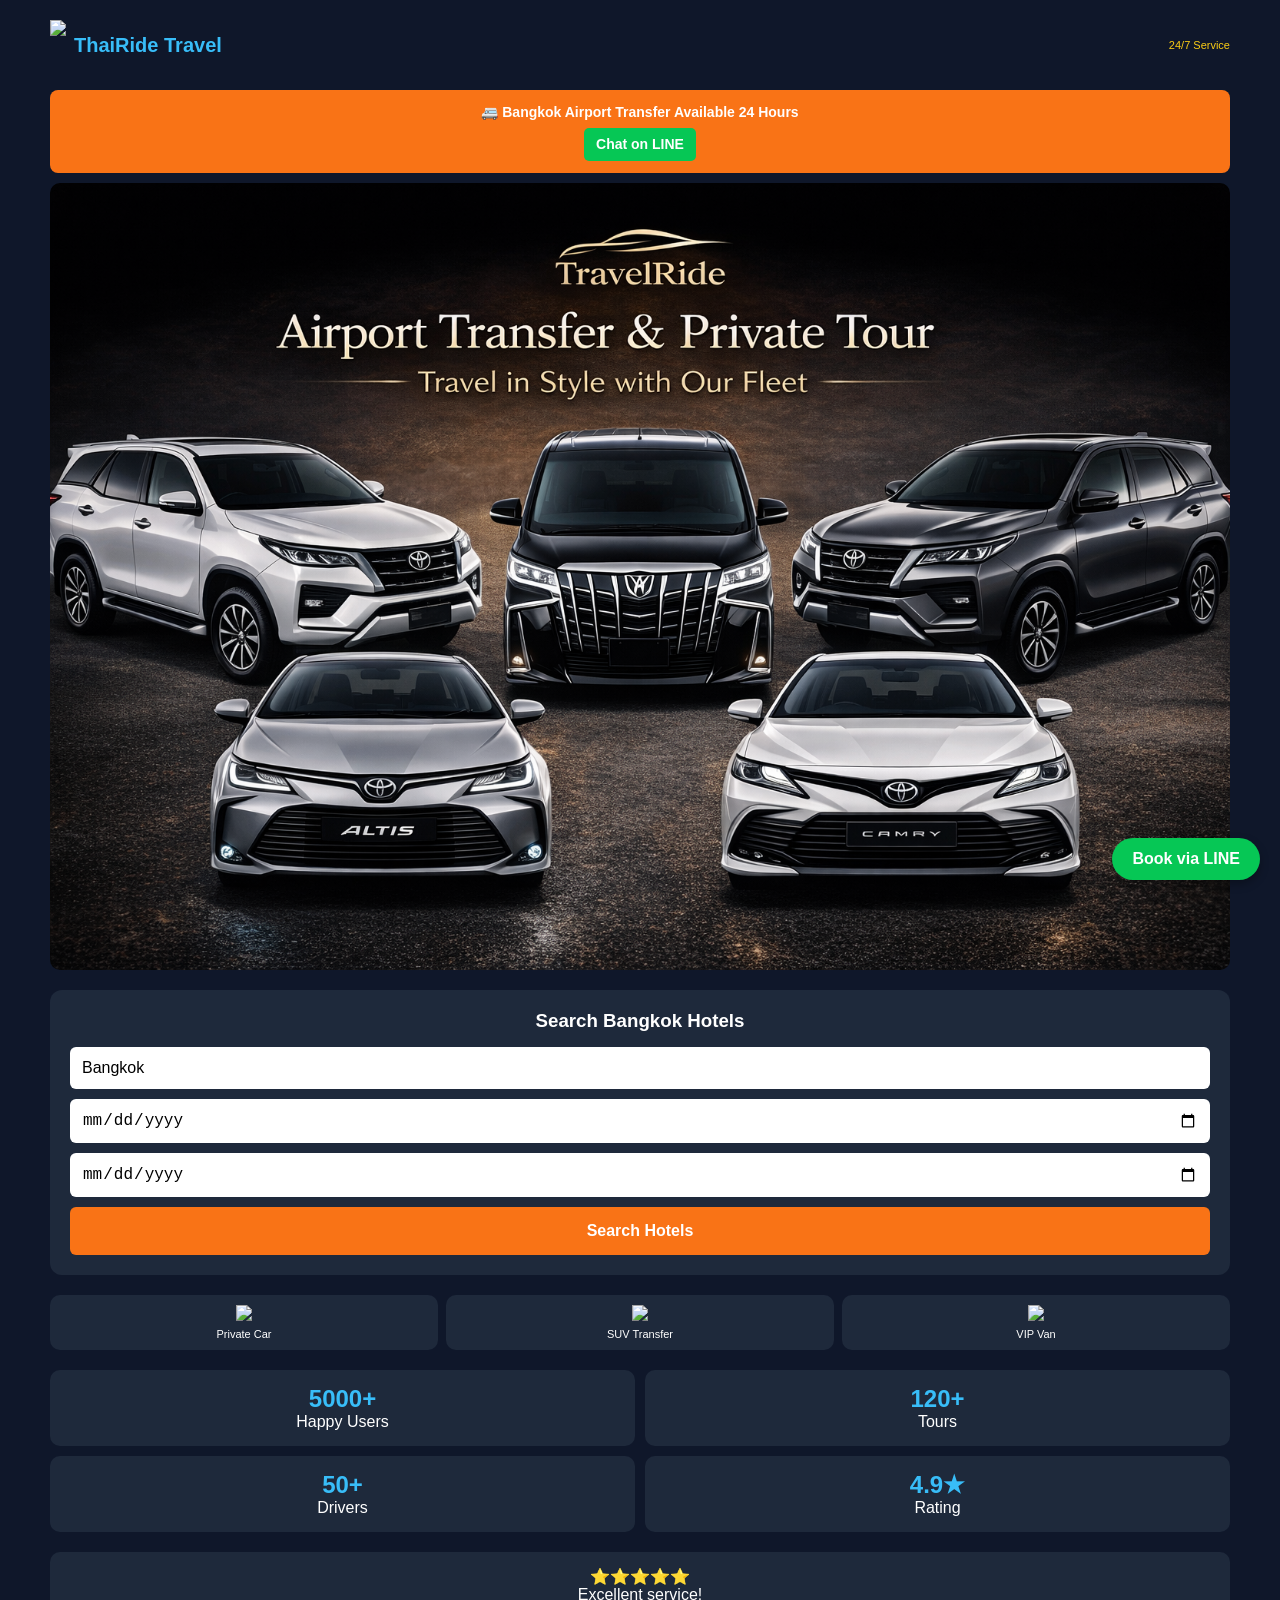
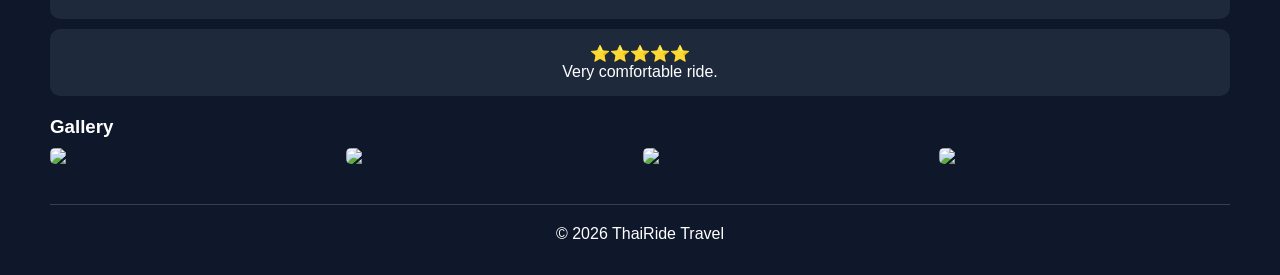
==== commit 4bd4cc72: "Update Index.html" ====
--- a/Index.html
+++ b/Index.html
@@ -1,376 +1,253 @@
 <!DOCTYPE html>
 <html lang="en">
 <head>
-    <meta charset="UTF-8">
-    <meta name="viewport" content="width=device-width, initial-scale=1.0">
-    <link rel="icon" href="/ThaiRide/logo.png">
-    <link rel="shortcut icon" href="/ThaiRide/logo.png">
-    <link rel="apple-touch-icon" href="/ThaiRide/logo.png">
-    <title>ThaiRide Travel | Bangkok Airport Transfer</title>
-
-    <script async src="https://www.googletagmanager.com/gtag/js?id=G-V9XCVN1N0W"></script>
-    <script>
-        window.dataLayer = window.dataLayer || [];
-        function gtag(){dataLayer.push(arguments);}
-        gtag('js', new Date());
-        gtag('config', 'G-V9XCVN1N0W');
-    </script>
-
-    <style>
-        /* รีเซ็ตพื้นฐานเพื่อไม่ให้ล้นจอ */
-        * {
-            box-sizing: border-box;
-        }
-
-        body {
-            margin: 0;
-            padding: 0;
-            font-family: Arial, sans-serif;
-            background: #0f172a;
-            color: white;
-            overflow-x: hidden; /* ป้องกันการเลื่อนซ้ายขวาที่ไม่ได้ตั้งใจ */
-        }
-
-        .container {
-            max-width: 1200px;
-            margin: auto;
-            padding: 15px;
-            width: 100%;
-        }
-
-        /* HEADER */
-        header {
-            display: flex;
-            flex-direction: column; /* มือถือเรียงลงล่าง */
-            align-items: center;
-            gap: 15px;
-        }
-
-        @media(min-width: 768px) {
-            header {
-                flex-direction: row;
-                justify-content: space-between;
-            }
-        }
-
-        .logo {
-            display: flex;
-            align-items: center;
-            gap: 12px;
-        }
-        .logo img { height: 60px; }
-        .logo-text { font-size: 24px; font-weight: bold; color: #38bdf8; }
-
-        nav {
-            display: flex;
-            flex-wrap: wrap;
-            justify-content: center;
-            gap: 10px;
-        }
-        nav a {
-            text-decoration: none;
-            color: white;
-            font-weight: bold;
-            font-size: 14px;
-        }
-
-        /* ADS */
-        .ad { text-align: center; margin: 20px 0; }
-        .ad img { max-width: 100%; height: auto; border-radius: 8px; }
-
-        /* HERO */
-        .hero { position: relative; width: 100%; }
-        .hero img {
-            width: 100%;
-            height: auto;
-            border-radius: 10px;
-            display: none;
-        }
-        .hero img.active { display: block; }
-
-        .hero-text {
-            position: absolute;
-            top: 50%;
-            left: 20px;
-            transform: translateY(-50%);
-            background: rgba(0,0,0,0.5);
-            padding: 10px;
-            border-radius: 8px;
-        }
-        .hero-text h1 { font-size: 22px; margin: 0; }
-
-        @media(min-width: 768px) {
-            .hero-text { left: 50px; }
-            .hero-text h1 { font-size: 40px; }
-        }
-
-        /* SERVICES & VEHICLES */
-        .services, .vehicle-grid {
-            display: grid;
-            grid-template-columns: 1fr; /* มือถือ 1 คอลัมน์ */
-            gap: 15px;
-            margin-top: 20px;
-        }
-
-        @media(min-width: 600px) {
-            .services, .vehicle-grid { grid-template-columns: repeat(3, 1fr); }
-        }
-
-        .service-box, .vehicle {
-            background: #1e293b;
-            padding: 20px;
-            border-radius: 10px;
-            text-align: center;
-        }
-        .service-box img, .vehicle img { width: 100%; max-width: 150px; }
-
-        /* TOUR SLIDER */
-        .tour-track {
-            display: flex;
-            overflow-x: auto; /* ให้เลื่อนสไลด์ด้วยนิ้วได้ในมือถือ */
-            gap: 15px;
-            padding-bottom: 10px;
-        }
-        .tour {
-            min-width: 80%; /* เห็นภาพถัดไปนิดหน่อย */
-            flex-shrink: 0;
-        }
-        @media(min-width: 768px) {
-            .tour { min-width: 45%; }
-        }
-        .tour img { width: 100%; border-radius: 10px; }
-
-        /* GALLERY */
-        .gallery-grid {
-            display: grid;
-            grid-template-columns: repeat(2, 1fr);
-            gap: 10px;
-        }
-        @media(min-width: 768px) {
-            .gallery-grid { grid-template-columns: repeat(4, 1fr); }
-        }
-        .gallery-grid img { width: 100%; border-radius: 6px; }
-
-        /* STATS */
-        .stats {
-            display: grid;
-            grid-template-columns: repeat(2, 1fr);
-            gap: 10px;
-            margin-top: 20px;
-        }
-        @media(min-width: 768px) {
-            .stats { grid-template-columns: repeat(4, 1fr); }
-        }
-        .stat { background: #1e293b; padding: 15px; border-radius: 10px; text-align: center; }
-        .stat h2 { font-size: 24px; color: #38bdf8; margin: 5px 0; }
-
-        /* BOOKING FORM */
-        #thairide-booking {
-            background: #000;
-            padding: 40px 15px;
-            margin-top: 30px;
-            border-radius: 15px;
-        }
-        .booking-container {
-            max-width: 800px;
-            margin: auto;
-            border: 2px solid #00ff9d;
-            border-radius: 12px;
-            padding: 20px;
-            box-shadow: 0 0 20px #00ff9d33;
-        }
-        .booking-grid {
-            display: grid;
-            grid-template-columns: 1fr; /* มือถือ 1 คอลัมน์ */
-            gap: 10px;
-        }
-        @media(min-width: 768px) {
-            .booking-grid { grid-template-columns: 1fr 1fr; }
-            .booking-grid-full, .submit-btn { grid-column: span 2; }
-        }
-        .booking-container input, .booking-container select, .booking-container textarea {
-            width: 100%;
-            padding: 12px;
-            background: #111;
-            border: 1px solid #00ff9d;
-            border-radius: 6px;
-            color: #fff;
-        }
-        .submit-btn {
-            background: #00ff9d;
-            color: #000;
-            padding: 15px;
-            border: none;
-            font-weight: bold;
-            cursor: pointer;
-            border-radius: 6px;
-        }
-
-        /* QR CODE */
-        .qr-grid {
-            display: grid;
-            grid-template-columns: repeat(3, 1fr);
-            gap: 10px;
-            margin-top: 20px;
-            text-align: center;
-        }
-        .qr-grid img { width: 100%; max-width: 100px; }
-        .qr-grid p { font-size: 12px; }
-
-        /* CHAT WIDGET */
-        .chat-widget { position: fixed; right: 15px; bottom: 15px; z-index: 1000; }
-        .chat-main { background: #2563eb; padding: 12px 18px; border-radius: 25px; cursor: pointer; }
-
-    </style>
+<meta charset="UTF-8">
+<meta name="viewport" content="width=device-width, initial-scale=1.0">
+<link rel="icon" href="/ThaiRide/logo.png">
+<title>ThaiRide Travel | Bangkok Airport Transfer</title>
+
+<script async src="https://www.googletagmanager.com/gtag/js?id=G-V9XCVN1N0W"></script>
+<script>
+window.dataLayer = window.dataLayer || [];
+function gtag(){dataLayer.push(arguments);}
+gtag('js', new Date());
+gtag('config', 'G-V9XCVN1N0W');
+</script>
+
+<style>
+/* 1. รีเซ็ตพื้นฐาน ป้องกันการล้นซ้ายขวา */
+* {
+    box-sizing: border-box;
+    margin: 0;
+    padding: 0;
+}
+
+body {
+    font-family: Arial, sans-serif;
+    background: #0f172a;
+    color: white;
+    overflow-x: hidden; /* ห้ามมีแถบเลื่อนแนวนอน */
+    width: 100%;
+}
+
+.container {
+    width: 100%;
+    max-width: 1200px;
+    margin: auto;
+    padding: 10px; /* ลด Padding เพื่อเพิ่มพื้นที่ในมือถือ */
+}
+
+/* 2. HEADER - ปรับให้ยืดเต็มและจัดกลางในมือถือ */
+header {
+    display: flex;
+    justify-content: space-between;
+    align-items: center;
+    padding: 10px 0;
+}
+
+.logo { display: flex; align-items: center; gap: 8px; }
+.logo img { height: 50px; }
+.logo-text { font-size: 20px; font-weight: bold; color: #38bdf8; }
+
+nav { display: none; } /* ซ่อนเมนูไว้ก่อนถ้าที่แคบ หรือจะเปิดไว้ก็ได้ */
+@media(min-width: 768px) { nav { display: block; } }
+
+/* 3. BANNER - ปรับให้กว้างเต็มจอ */
+.promo-banner {
+    background: #f97316;
+    padding: 12px;
+    margin: 10px 0;
+    border-radius: 8px;
+    text-align: center;
+    font-weight: bold;
+    font-size: 14px;
+    line-height: 1.5;
+}
+
+.line-btn {
+    background: #06C755;
+    color: white;
+    padding: 6px 12px;
+    border-radius: 5px;
+    text-decoration: none;
+    display: inline-block;
+    margin-top: 5px;
+}
+
+/* 4. HERO IMAGE - ปรับให้กว้าง 100% ไม่บีบ */
+.hero img {
+    width: 100%;
+    height: auto;
+    border-radius: 10px;
+    display: block;
+}
+
+/* 5. SEARCH BOX - แก้ไขจุดที่ดูเบี้ยวในรูป */
+.search-container {
+    background: #1e293b;
+    padding: 20px;
+    border-radius: 12px;
+    margin: 20px 0;
+    width: 100%;
+}
+
+.search-container input, .search-container select {
+    width: 100%; /* บังคับเต็มความกว้างช่อง */
+    padding: 12px;
+    margin-bottom: 10px;
+    border-radius: 6px;
+    border: none;
+    font-size: 16px;
+}
+
+.search-btn {
+    width: 100%;
+    background: #f97316;
+    color: white;
+    padding: 15px;
+    border: none;
+    border-radius: 6px;
+    font-weight: bold;
+    font-size: 16px;
+}
+
+/* 6. SERVICE GRID - แก้ไขให้เรียง 3 ช่องเท่าๆ กัน (จุดที่พังในรูปแรก) */
+.services-grid {
+    display: grid;
+    grid-template-columns: repeat(3, 1fr); /* แบ่ง 3 ช่องเท่ากันเป๊ะ */
+    gap: 8px;
+    margin: 20px 0;
+}
+
+.service-box {
+    background: #1e293b;
+    padding: 10px 5px;
+    border-radius: 10px;
+    text-align: center;
+    font-size: 11px; /* ปรับขนาดฟอนต์ให้พอดีช่อง */
+}
+
+.service-box img { width: 100%; max-width: 60px; margin-bottom: 5px; }
+
+/* 7. STATS & REVIEWS - แก้ไขให้เรียง 2 หรือ 1 ในมือถือ (จุดที่พังในรูปสอง) */
+.stats-grid {
+    display: grid;
+    grid-template-columns: repeat(2, 1fr); /* มือถือให้โชว์ 2 ช่องต่อแถว */
+    gap: 10px;
+    margin: 20px 0;
+}
+
+.stat-item {
+    background: #1e293b;
+    padding: 15px;
+    border-radius: 10px;
+    text-align: center;
+}
+
+.review-grid {
+    display: grid;
+    grid-template-columns: 1fr; /* รีวิวให้โชว์แถวละ 1 อันในมือถือเพื่อให้อ่านง่าย */
+    gap: 10px;
+}
+
+/* 8. GALLERY - ปรับให้พอดี */
+.gallery-grid {
+    display: grid;
+    grid-template-columns: repeat(4, 1fr);
+    gap: 5px;
+}
+.gallery-grid img { width: 100%; border-radius: 5px; }
+
+/* 9. FLOATING BUTTON - ปุ่มไลน์ลอยด้านล่าง */
+.floating-line {
+    position: fixed;
+    bottom: 20px;
+    right: 20px;
+    background: #06C755;
+    color: white;
+    padding: 12px 20px;
+    border-radius: 50px;
+    text-decoration: none;
+    font-weight: bold;
+    z-index: 1000;
+    box-shadow: 0 4px 10px rgba(0,0,0,0.3);
+}
+
+</style>
 </head>
-
 <body>
 
 <div class="container">
 
     <header>
         <div class="logo">
-            <img src="logo_01.png" alt="ThaiRide Logo">
+            <img src="logo_01.png">
             <div class="logo-text">ThaiRide Travel</div>
         </div>
-        <nav>
-            <a href="#">Home</a>
-            <a href="#">Services</a>
-            <a href="#">Tours</a>
-            <a href="#">Contact</a>
-        </nav>
+        <div style="font-size: 11px; color:#facc15;">24/7 Service</div>
     </header>
 
-    <div style="background:#f97316; padding:15px; margin:20px 0; border-radius:8px; text-align:center; font-weight:bold;">
-        🚐 Bangkok Airport Transfer 24 Hours  
-        <div style="margin-top:10px;">
-            <a href="https://line.me/R/ti/p/@775hjmvl" target="_blank" style="background:#06C755; color:white; padding:8px 16px; border-radius:5px; text-decoration:none;">
-                Chat on LINE
-            </a>
-        </div>
+    <div class="promo-banner">
+        🚐 Bangkok Airport Transfer Available 24 Hours<br>
+        <a href="https://line.me/R/ti/p/@775hjmvl" class="line-btn">Chat on LINE</a>
     </div>
 
     <section class="hero">
-        <img src="heroslide_01.png" class="active">
-        <div class="hero-text">
-            <h1>Reliable Transfer<br>in Bangkok</h1>
-        </div>
+        <img src="heroslide_01.png">
     </section>
 
-    <div style="background:#1e293b; padding:20px; border-radius:10px; margin:20px 0; text-align:center;">
-        <h3>Search Bangkok Hotels</h3>
+    <div class="search-container">
+        <h3 style="text-align:center; margin-bottom:15px;">Search Bangkok Hotels</h3>
         <form action="https://www.agoda.com/partners/partnersearch.aspx" method="get" target="_blank">
             <input type="hidden" name="cid" value="1434592">
-            <input type="text" name="city" value="Bangkok" style="width:100%; margin-bottom:10px; padding:10px; border-radius:5px; border:none;">
-            <div style="display:flex; gap:5px; margin-bottom:10px;">
-                <input type="date" name="checkIn" style="width:50%; padding:10px; border-radius:5px; border:none;">
-                <input type="date" name="checkOut" style="width:50%; padding:10px; border-radius:5px; border:none;">
-            </div>
-            <button type="submit" style="width:100%; background:#f97316; color:white; padding:12px; border:none; border-radius:5px; font-weight:bold;">Search Hotels</button>
+            <input type="text" name="city" value="Bangkok">
+            <input type="date" name="checkIn">
+            <input type="date" name="checkOut">
+            <button type="submit" class="search-btn">Search Hotels</button>
         </form>
     </div>
 
-    <section class="services">
+    <div class="services-grid">
         <div class="service-box">
             <img src="altis.png">
-            <h3>Private Sedan</h3>
+            <p>Private Car</p>
         </div>
         <div class="service-box">
             <img src="suv.png">
-            <h3>Family SUV</h3>
+            <p>SUV Transfer</p>
         </div>
         <div class="service-box">
             <img src="van.png">
-            <h3>VIP Van</h3>
-        </div>
-    </section>
-
-    <h2 style="text-align:center; margin-top:30px;">Our Vehicles</h2>
-    <div class="vehicle-grid">
-        <div class="vehicle">
-            <img src="altis.png">
-            <h3>Sedan (1-3 Pax)</h3>
-        </div>
-        <div class="vehicle">
-            <img src="suv.png">
-            <h3>SUV (1-4 Pax)</h3>
-        </div>
-        <div class="vehicle">
-            <img src="van.png">
-            <h3>VIP Van (1-10 Pax)</h3>
-        </div>
-    </div>
-
-    <h2>Popular Tours</h2>
-    <div class="tour-track">
-        <div class="tour"><img src="G-01.png"><h3>Safari World</h3></div>
-        <div class="tour"><img src="G-02.png"><h3>Floating Market</h3></div>
-        <div class="tour"><img src="G-03.png"><h3>Ayutthaya</h3></div>
-    </div>
-
-    <div class="stats">
-        <div class="stat"><h2>5000+</h2><p>Customers</p></div>
-        <div class="stat"><h2>120+</h2><p>Tours</p></div>
-        <div class="stat"><h2>50+</h2><p>Drivers</p></div>
-        <div class="stat"><h2>4.9★</h2><p>Rating</p></div>
-    </div>
-
-    <section id="thairide-booking">
-        <div class="booking-container">
-            <div style="text-align:center; font-size:24px; color:#00ff9d; margin-bottom:20px;">Airport Transfer Booking</div>
-            <form id="thairideForm">
-                <div class="booking-grid">
-                    <input type="text" name="firstname" placeholder="First Name" required>
-                    <input type="text" name="lastname" placeholder="Last Name" required>
-                    <input type="tel" name="phone" placeholder="WhatsApp / LINE" required>
-                    <input type="text" name="pickup" placeholder="Pickup (Airport/Hotel)" required>
-                    <input type="text" name="dropoff" placeholder="Drop-off Location" required>
-                    <select name="car_type">
-                        <option value="">Select Car Type</option>
-                        <option>Sedan (1-3 pax)</option>
-                        <option>SUV (1-4 pax)</option>
-                        <option>VIP Van (1-10 pax)</option>
-                    </select>
-                    <input type="date" name="date">
-                    <input type="time" name="time">
-                    <textarea name="note" placeholder="Special Request" class="booking-grid-full"></textarea>
-                    <button class="submit-btn">BOOK NOW</button>
-                </div>
-            </form>
-        </div>
-    </section>
-
-    <h2 style="text-align:center; margin-top:30px;">Contact Us</h2>
-    <div class="qr-grid">
-        <div><img src="line-qr.png"><p>LINE</p></div>
-        <div><img src="wechat-qr.png"><p>WeChat</p></div>
-        <div><img src="whatsapp-qr.png"><p>WhatsApp</p></div>
-    </div>
-
-    <footer style="margin-top:40px; padding:20px; text-align:center; border-top:1px solid #1e293b;">
-        <img src="logo_01.png" height="50"><br>
+            <p>VIP Van</p>
+        </div>
+    </div>
+
+    <div class="stats-grid">
+        <div class="stat-item"><h2 style="color:#38bdf8">5000+</h2><p>Happy Users</p></div>
+        <div class="stat-item"><h2 style="color:#38bdf8">120+</h2><p>Tours</p></div>
+        <div class="stat-item"><h2 style="color:#38bdf8">50+</h2><p>Drivers</p></div>
+        <div class="stat-item"><h2 style="color:#38bdf8">4.9★</h2><p>Rating</p></div>
+    </div>
+
+    <div class="review-grid">
+        <div class="stat-item">⭐⭐⭐⭐⭐<br>Excellent service!</div>
+        <div class="stat-item">⭐⭐⭐⭐⭐<br>Very comfortable ride.</div>
+    </div>
+
+    <h3 style="margin: 20px 0 10px;">Gallery</h3>
+    <div class="gallery-grid">
+        <img src="G-01.png"> <img src="G-02.png"> <img src="G-03.png"> <img src="G-04.png">
+    </div>
+
+    <footer style="margin-top:40px; padding:20px; text-align:center; border-top:1px solid #334155;">
         <p>© 2026 ThaiRide Travel</p>
     </footer>
 
 </div>
 
-<script>
-    // Booking Form Submission
-    document.getElementById("thairideForm").addEventListener("submit", function(e) {
-        e.preventDefault();
-        const data = Object.fromEntries(new FormData(this).entries());
-        fetch("https://hook.us2.make.com/dcdi4g4ngoujz5utnld3hv2ny5u7ebco", {
-            method: "POST",
-            headers: { "Content-Type": "application/json" },
-            body: JSON.stringify(data)
-        })
-        .then(() => {
-            alert("Booking Sent Successfully!");
-            this.reset();
-        })
-        .catch(() => alert("Error sending booking"));
-    });
-</script>
+<a href="https://line.me/R/ti/p/@775hjmvl" class="floating-line">
+    Book via LINE
+</a>
 
 </body>
 </html>
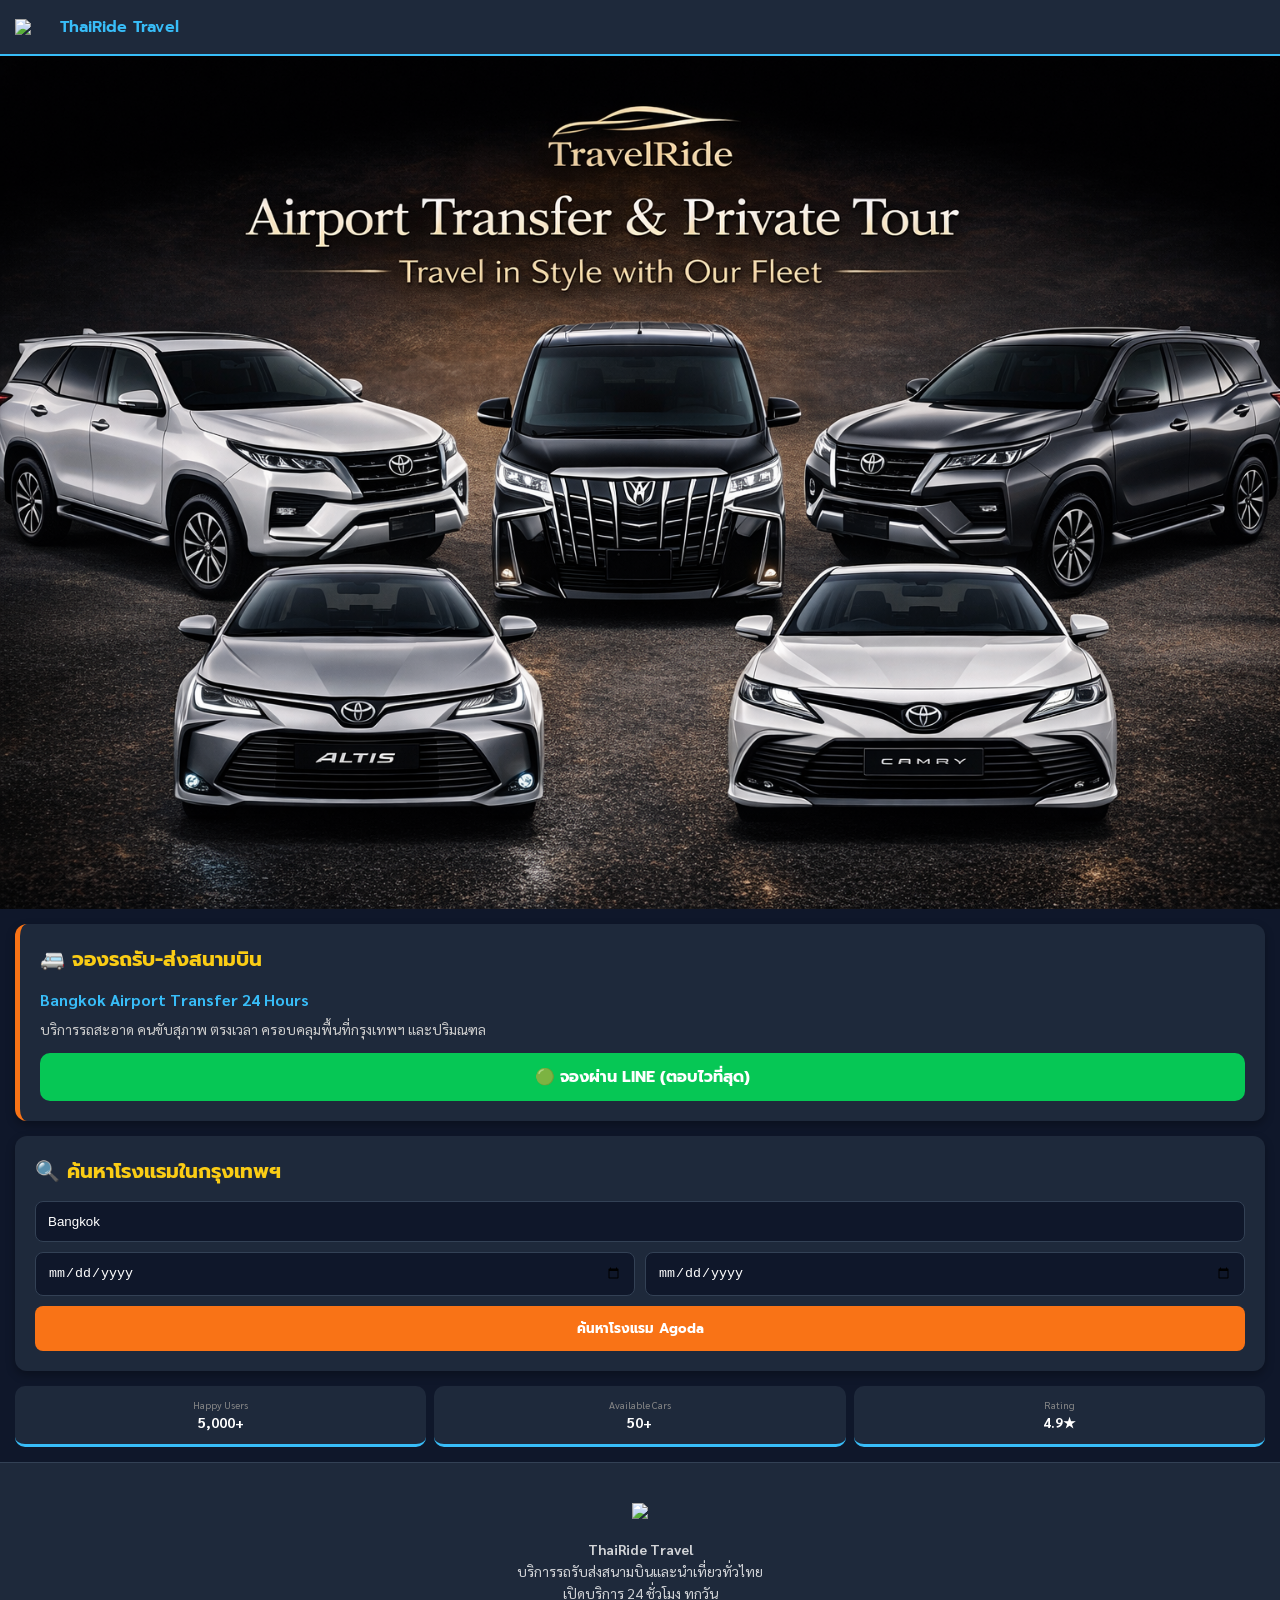
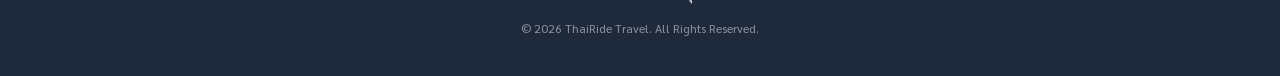
==== commit 902b09cb: "Update Index.html" ====
--- a/Index.html
+++ b/Index.html
@@ -1,253 +1,255 @@
 <!DOCTYPE html>
-<html lang="en">
+<html lang="th">
 <head>
-<meta charset="UTF-8">
-<meta name="viewport" content="width=device-width, initial-scale=1.0">
-<link rel="icon" href="/ThaiRide/logo.png">
-<title>ThaiRide Travel | Bangkok Airport Transfer</title>
-
-<script async src="https://www.googletagmanager.com/gtag/js?id=G-V9XCVN1N0W"></script>
-<script>
-window.dataLayer = window.dataLayer || [];
-function gtag(){dataLayer.push(arguments);}
-gtag('js', new Date());
-gtag('config', 'G-V9XCVN1N0W');
-</script>
+    <meta charset="UTF-8">
+    <meta name="viewport" content="width=device-width, initial-scale=1.0, maximum-scale=1.0, user-scalable=no, viewport-fit=cover">
+    <title>ThaiRide Travel | Bangkok Airport Transfer</title>
+    
+    <link rel="icon" type="image/png" href="/ThaiRide/logo.png">
+    <link href="https://fonts.googleapis.com/css2?family=Sarabun:wght@300;400;700&family=Prompt:wght@400;600&display=swap" rel="stylesheet">
 
 <style>
-/* 1. รีเซ็ตพื้นฐาน ป้องกันการล้นซ้ายขวา */
-* {
-    box-sizing: border-box;
-    margin: 0;
-    padding: 0;
-}
-
-body {
-    font-family: Arial, sans-serif;
-    background: #0f172a;
-    color: white;
-    overflow-x: hidden; /* ห้ามมีแถบเลื่อนแนวนอน */
-    width: 100%;
-}
-
-.container {
-    width: 100%;
-    max-width: 1200px;
-    margin: auto;
-    padding: 10px; /* ลด Padding เพื่อเพิ่มพื้นที่ในมือถือ */
-}
-
-/* 2. HEADER - ปรับให้ยืดเต็มและจัดกลางในมือถือ */
-header {
+/* ================= 1. ล็อคขอบจอแบบเด็ดขาด (หัวใจสำคัญ) ================= */
+* { 
+    margin: 0; 
+    padding: 0; 
+    box-sizing: border-box; 
+}
+
+html, body {
+    width: 100%;
+    max-width: 100vw;
+    overflow-x: hidden !important; 
+    background: #0f172a; /* สีพื้นหลังเดิมของ ThaiRide */
+    color: #eeeeee;
+    font-family: 'Sarabun', sans-serif;
+}
+
+/* ================= 2. NAVBAR ================= */
+.navbar {
+    width: 100%;
+    background: #1e293b;
+    padding: 15px;
     display: flex;
+    align-items: center;
     justify-content: space-between;
+    position: sticky;
+    top: 0;
+    z-index: 1000;
+    border-bottom: 2px solid #38bdf8;
+}
+
+.logo-area {
+    display: flex;
     align-items: center;
-    padding: 10px 0;
-}
-
-.logo { display: flex; align-items: center; gap: 8px; }
-.logo img { height: 50px; }
-.logo-text { font-size: 20px; font-weight: bold; color: #38bdf8; }
-
-nav { display: none; } /* ซ่อนเมนูไว้ก่อนถ้าที่แคบ หรือจะเปิดไว้ก็ได้ */
-@media(min-width: 768px) { nav { display: block; } }
-
-/* 3. BANNER - ปรับให้กว้างเต็มจอ */
-.promo-banner {
-    background: #f97316;
-    padding: 12px;
-    margin: 10px 0;
-    border-radius: 8px;
-    text-align: center;
-    font-weight: bold;
-    font-size: 14px;
-    line-height: 1.5;
-}
-
-.line-btn {
-    background: #06C755;
-    color: white;
-    padding: 6px 12px;
-    border-radius: 5px;
-    text-decoration: none;
-    display: inline-block;
-    margin-top: 5px;
-}
-
-/* 4. HERO IMAGE - ปรับให้กว้าง 100% ไม่บีบ */
-.hero img {
-    width: 100%;
-    height: auto;
-    border-radius: 10px;
+    gap: 10px;
+}
+
+.navbar img { 
+    width: 35px; 
+}
+
+.navbar span {
+    font-family: 'Prompt';
+    font-weight: 600;
+    color: #38bdf8;
+}
+
+/* ================= 3. HERO SLIDER (ภาพไม่ล้นแน่นอน) ================= */
+.hero-container {
+    width: 100%;
+    background: #000;
+    overflow: hidden;
+    line-height: 0; 
+}
+
+.slide { 
+    width: 100%; 
+    display: none; 
+}
+
+.slide.active { 
+    display: block; 
+}
+
+.slide img {
+    width: 100%;
+    height: auto; 
     display: block;
 }
 
-/* 5. SEARCH BOX - แก้ไขจุดที่ดูเบี้ยวในรูป */
-.search-container {
+/* ================= 4. CONTAINER & CARDS ================= */
+.container { 
+    padding: 15px; 
+    width: 100%; 
+}
+
+.card {
     background: #1e293b;
     padding: 20px;
     border-radius: 12px;
-    margin: 20px 0;
-    width: 100%;
-}
-
-.search-container input, .search-container select {
-    width: 100%; /* บังคับเต็มความกว้างช่อง */
+    margin-bottom: 15px;
+    box-shadow: 0 4px 10px rgba(0,0,0,0.3);
+}
+
+.card h2 { 
+    color: #facc15; 
+    font-family: 'Prompt'; 
+    margin-bottom: 15px;
+    font-size: 20px;
+}
+
+/* ปุ่ม LINE */
+.btn-line {
+    display: inline-flex;
+    align-items: center;
+    justify-content: center;
+    background-color: #06C755;
+    color: white;
+    text-decoration: none;
+    padding: 12px 20px;
+    border-radius: 10px;
+    font-weight: bold;
+    margin-top: 15px;
+    width: 100%;
+    font-family: 'Prompt';
+    transition: 0.3s;
+}
+
+/* SEARCH FORM */
+.search-box input {
+    width: 100%;
     padding: 12px;
     margin-bottom: 10px;
-    border-radius: 6px;
+    background: #0f172a;
+    border: 1px solid #334155;
+    color: white;
+    border-radius: 8px;
+}
+
+.btn-search {
+    width: 100%;
+    padding: 12px;
+    background: #f97316;
+    color: white;
     border: none;
-    font-size: 16px;
-}
-
-.search-btn {
-    width: 100%;
-    background: #f97316;
-    color: white;
-    padding: 15px;
-    border: none;
-    border-radius: 6px;
+    border-radius: 8px;
     font-weight: bold;
-    font-size: 16px;
-}
-
-/* 6. SERVICE GRID - แก้ไขให้เรียง 3 ช่องเท่าๆ กัน (จุดที่พังในรูปแรก) */
-.services-grid {
-    display: grid;
-    grid-template-columns: repeat(3, 1fr); /* แบ่ง 3 ช่องเท่ากันเป๊ะ */
-    gap: 8px;
-    margin: 20px 0;
-}
-
-.service-box {
-    background: #1e293b;
-    padding: 10px 5px;
+    font-family: 'Prompt';
+}
+
+/* ================= 5. DASHBOARD (STATS) ================= */
+.dashboard { 
+    display: flex; 
+    gap: 8px; 
+    margin-top: 10px;
+}
+
+.stat-box {
+    flex: 1;
+    background: #1e293b;
+    padding: 12px 5px;
     border-radius: 10px;
     text-align: center;
-    font-size: 11px; /* ปรับขนาดฟอนต์ให้พอดีช่อง */
-}
-
-.service-box img { width: 100%; max-width: 60px; margin-bottom: 5px; }
-
-/* 7. STATS & REVIEWS - แก้ไขให้เรียง 2 หรือ 1 ในมือถือ (จุดที่พังในรูปสอง) */
-.stats-grid {
-    display: grid;
-    grid-template-columns: repeat(2, 1fr); /* มือถือให้โชว์ 2 ช่องต่อแถว */
-    gap: 10px;
-    margin: 20px 0;
-}
-
-.stat-item {
-    background: #1e293b;
-    padding: 15px;
-    border-radius: 10px;
+    border-bottom: 3px solid #38bdf8;
+}
+
+.stat-box span { 
+    font-size: 10px; 
+    color: #888; 
+    display: block; 
+}
+
+.stat-box strong { 
+    font-size: 14px; 
+    color: #fff; 
+}
+
+/* ================= 6. FOOTER ================= */
+footer {
+    background: #1e293b;
+    color: white;
     text-align: center;
-}
-
-.review-grid {
-    display: grid;
-    grid-template-columns: 1fr; /* รีวิวให้โชว์แถวละ 1 อันในมือถือเพื่อให้อ่านง่าย */
-    gap: 10px;
-}
-
-/* 8. GALLERY - ปรับให้พอดี */
-.gallery-grid {
-    display: grid;
-    grid-template-columns: repeat(4, 1fr);
-    gap: 5px;
-}
-.gallery-grid img { width: 100%; border-radius: 5px; }
-
-/* 9. FLOATING BUTTON - ปุ่มไลน์ลอยด้านล่าง */
-.floating-line {
-    position: fixed;
-    bottom: 20px;
-    right: 20px;
-    background: #06C755;
-    color: white;
-    padding: 12px 20px;
-    border-radius: 50px;
-    text-decoration: none;
-    font-weight: bold;
-    z-index: 1000;
-    box-shadow: 0 4px 10px rgba(0,0,0,0.3);
-}
-
+    padding: 40px 20px;
+    width: 100%;
+    border-top: 1px solid #334155;
+}
+
+footer p { 
+    font-size: 14px; 
+    line-height: 1.6; 
+    opacity: 0.8; 
+}
 </style>
 </head>
+
 <body>
 
+<nav class="navbar">
+    <div class="logo-area">
+        <img src="logo_01.png">
+        <span>ThaiRide Travel</span>
+    </div>
+</nav>
+
+<div class="hero-container">
+    <div class="slide active"><img src="heroslide_01.png"></div>
+    <div class="slide"><img src="heroslide_02.png"></div>
+    <div class="slide"><img src="heroslide_03.png"></div>
+</div>
+
 <div class="container">
-
-    <header>
-        <div class="logo">
-            <img src="logo_01.png">
-            <div class="logo-text">ThaiRide Travel</div>
+    <div class="card" style="border-left: 5px solid #f97316;">
+        <h2>🚐 จองรถรับ-ส่งสนามบิน</h2>
+        <p style="color: #38bdf8; font-weight: bold; margin-bottom: 10px;">Bangkok Airport Transfer 24 Hours</p>
+        <p style="font-size: 14px; color: #ccc;">บริการรถสะอาด คนขับสุภาพ ตรงเวลา ครอบคลุมพื้นที่กรุงเทพฯ และปริมณฑล</p>
+        
+        <a href="https://line.me/R/ti/p/@775hjmvl" class="btn-line">🟢 จองผ่าน LINE (ตอบไวที่สุด)</a>
+    </div>
+
+    <div class="card">
+        <h2>🔍 ค้นหาโรงแรมในกรุงเทพฯ</h2>
+        <div class="search-box">
+            <input type="text" placeholder="จุดหมายปลายทาง" value="Bangkok">
+            <div style="display:flex; gap:10px;">
+                <input type="date" placeholder="เช็คอิน">
+                <input type="date" placeholder="เช็คเอาท์">
+            </div>
+            <button class="btn-search">ค้นหาโรงแรม Agoda</button>
         </div>
-        <div style="font-size: 11px; color:#facc15;">24/7 Service</div>
-    </header>
-
-    <div class="promo-banner">
-        🚐 Bangkok Airport Transfer Available 24 Hours<br>
-        <a href="https://line.me/R/ti/p/@775hjmvl" class="line-btn">Chat on LINE</a>
-    </div>
-
-    <section class="hero">
-        <img src="heroslide_01.png">
-    </section>
-
-    <div class="search-container">
-        <h3 style="text-align:center; margin-bottom:15px;">Search Bangkok Hotels</h3>
-        <form action="https://www.agoda.com/partners/partnersearch.aspx" method="get" target="_blank">
-            <input type="hidden" name="cid" value="1434592">
-            <input type="text" name="city" value="Bangkok">
-            <input type="date" name="checkIn">
-            <input type="date" name="checkOut">
-            <button type="submit" class="search-btn">Search Hotels</button>
-        </form>
-    </div>
-
-    <div class="services-grid">
-        <div class="service-box">
-            <img src="altis.png">
-            <p>Private Car</p>
-        </div>
-        <div class="service-box">
-            <img src="suv.png">
-            <p>SUV Transfer</p>
-        </div>
-        <div class="service-box">
-            <img src="van.png">
-            <p>VIP Van</p>
-        </div>
-    </div>
-
-    <div class="stats-grid">
-        <div class="stat-item"><h2 style="color:#38bdf8">5000+</h2><p>Happy Users</p></div>
-        <div class="stat-item"><h2 style="color:#38bdf8">120+</h2><p>Tours</p></div>
-        <div class="stat-item"><h2 style="color:#38bdf8">50+</h2><p>Drivers</p></div>
-        <div class="stat-item"><h2 style="color:#38bdf8">4.9★</h2><p>Rating</p></div>
-    </div>
-
-    <div class="review-grid">
-        <div class="stat-item">⭐⭐⭐⭐⭐<br>Excellent service!</div>
-        <div class="stat-item">⭐⭐⭐⭐⭐<br>Very comfortable ride.</div>
-    </div>
-
-    <h3 style="margin: 20px 0 10px;">Gallery</h3>
-    <div class="gallery-grid">
-        <img src="G-01.png"> <img src="G-02.png"> <img src="G-03.png"> <img src="G-04.png">
-    </div>
-
-    <footer style="margin-top:40px; padding:20px; text-align:center; border-top:1px solid #334155;">
-        <p>© 2026 ThaiRide Travel</p>
-    </footer>
-
+    </div>
+
+    <div class="dashboard">
+        <div class="stat-box"><span>Happy Users</span><strong>5,000+</strong></div>
+        <div class="stat-box"><span>Available Cars</span><strong>50+</strong></div>
+        <div class="stat-box"><span>Rating</span><strong>4.9★</strong></div>
+    </div>
 </div>
 
-<a href="https://line.me/R/ti/p/@775hjmvl" class="floating-line">
-    Book via LINE
-</a>
+<footer>
+    <img src="logo_01.png" style="width:60px; margin-bottom:15px;"><br>
+    <p>
+        <strong>ThaiRide Travel</strong><br>
+        บริการรถรับส่งสนามบินและนำเที่ยวทั่วไทย<br>
+        เปิดบริการ 24 ชั่วโมง ทุกวัน
+    </p>
+    <div style="margin-top:15px; font-size: 12px; opacity: 0.5;">
+        © 2026 ThaiRide Travel. All Rights Reserved.
+    </div>
+</footer>
+
+<script>
+    // ระบบสไลด์ภาพ (เหมือนของ Bangkhenchurch)
+    let cur = 0;
+    const slides = document.querySelectorAll('.slide');
+    if(slides.length > 1) {
+        setInterval(() => {
+            slides[cur].classList.remove('active');
+            cur = (cur + 1) % slides.length;
+            slides[cur].classList.add('active');
+        }, 4000);
+    }
+</script>
 
 </body>
 </html>
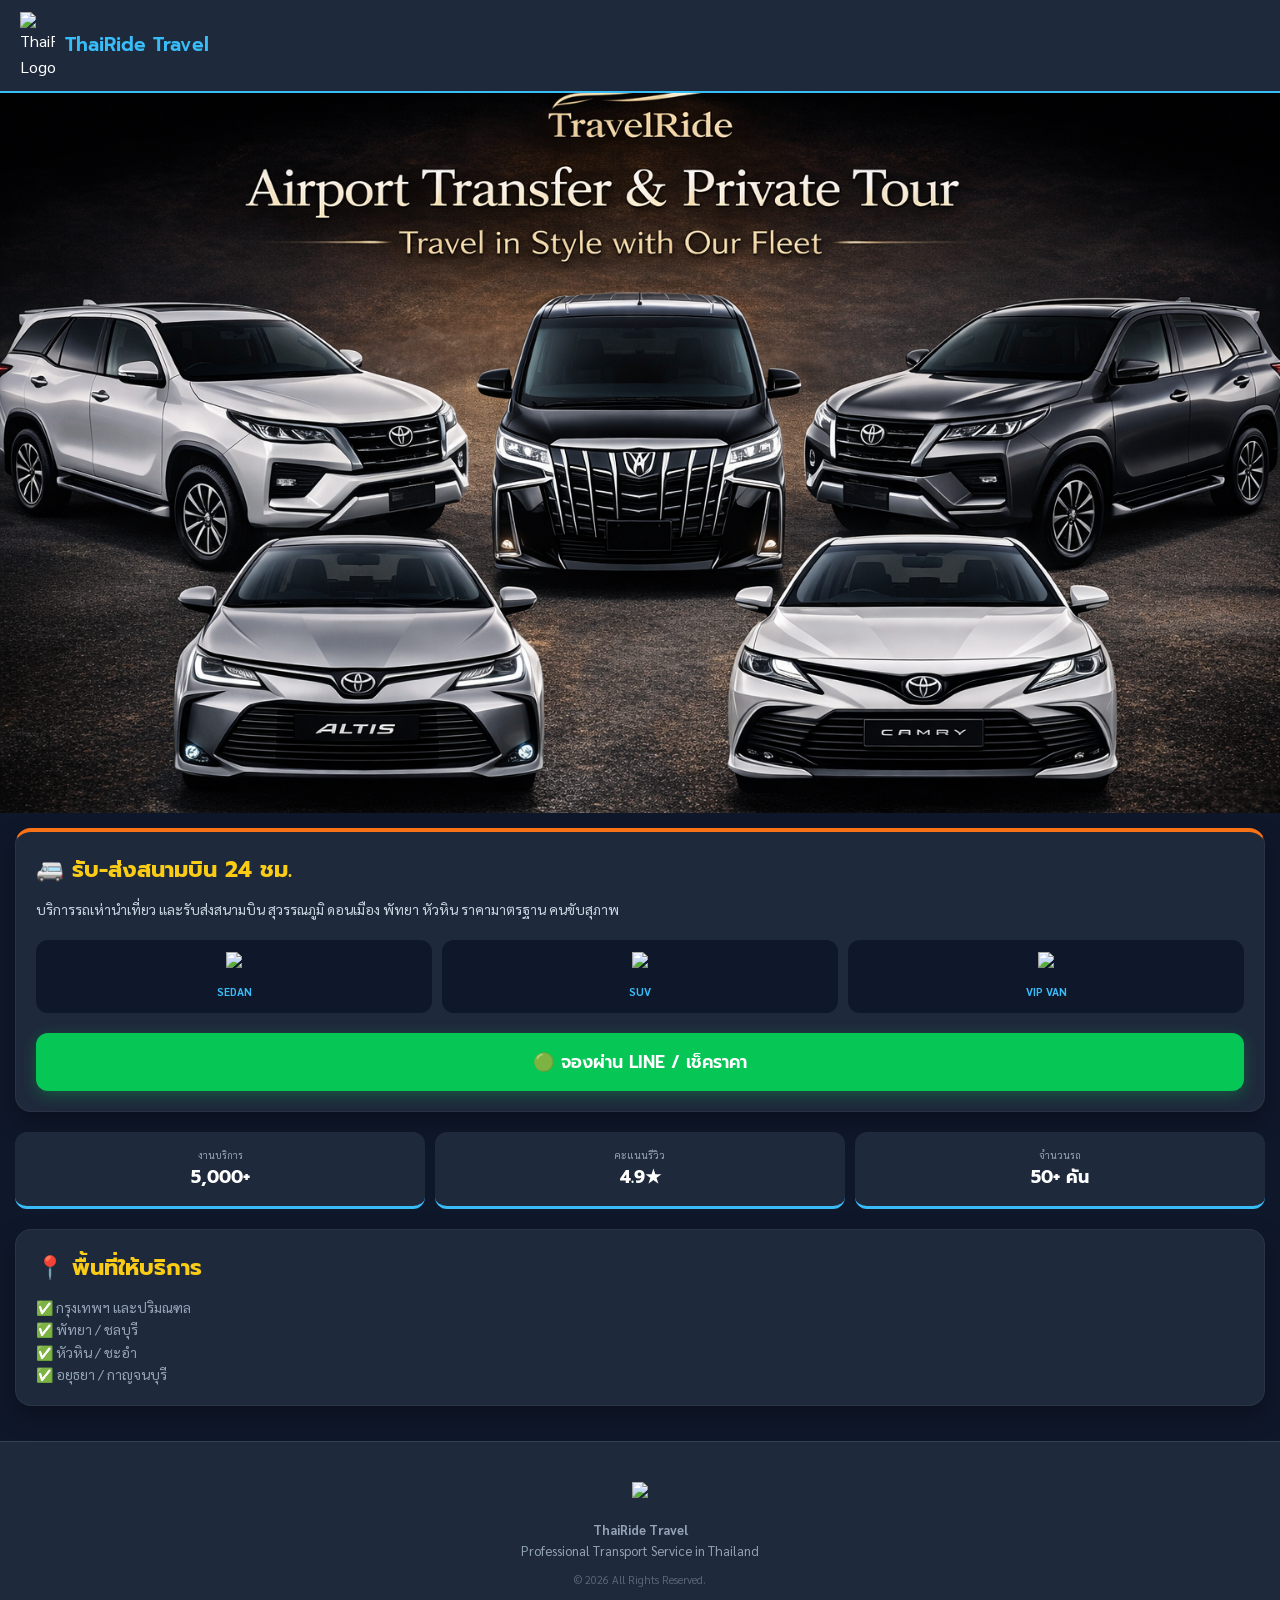
==== commit 7c74fc50: "Update Index.html" ====
--- a/Index.html
+++ b/Index.html
@@ -3,253 +3,217 @@
 <head>
     <meta charset="UTF-8">
     <meta name="viewport" content="width=device-width, initial-scale=1.0, maximum-scale=1.0, user-scalable=no, viewport-fit=cover">
-    <title>ThaiRide Travel | Bangkok Airport Transfer</title>
+    <title>ThaiRide Travel | บริการรถรับส่งสนามบิน 24 ชม.</title>
     
-    <link rel="icon" type="image/png" href="/ThaiRide/logo.png">
-    <link href="https://fonts.googleapis.com/css2?family=Sarabun:wght@300;400;700&family=Prompt:wght@400;600&display=swap" rel="stylesheet">
+    <link href="https://fonts.googleapis.com/css2?family=Sarabun:wght@300;400;700&family=Prompt:wght@500;600&display=swap" rel="stylesheet">
 
 <style>
-/* ================= 1. ล็อคขอบจอแบบเด็ดขาด (หัวใจสำคัญ) ================= */
-* { 
-    margin: 0; 
-    padding: 0; 
-    box-sizing: border-box; 
-}
-
-html, body {
-    width: 100%;
-    max-width: 100vw;
-    overflow-x: hidden !important; 
-    background: #0f172a; /* สีพื้นหลังเดิมของ ThaiRide */
-    color: #eeeeee;
-    font-family: 'Sarabun', sans-serif;
-}
-
-/* ================= 2. NAVBAR ================= */
-.navbar {
-    width: 100%;
-    background: #1e293b;
-    padding: 15px;
-    display: flex;
-    align-items: center;
-    justify-content: space-between;
-    position: sticky;
-    top: 0;
-    z-index: 1000;
-    border-bottom: 2px solid #38bdf8;
-}
-
-.logo-area {
-    display: flex;
-    align-items: center;
-    gap: 10px;
-}
-
-.navbar img { 
-    width: 35px; 
-}
-
-.navbar span {
-    font-family: 'Prompt';
-    font-weight: 600;
-    color: #38bdf8;
-}
-
-/* ================= 3. HERO SLIDER (ภาพไม่ล้นแน่นอน) ================= */
-.hero-container {
-    width: 100%;
-    background: #000;
-    overflow: hidden;
-    line-height: 0; 
-}
-
-.slide { 
-    width: 100%; 
-    display: none; 
-}
-
-.slide.active { 
-    display: block; 
-}
-
-.slide img {
-    width: 100%;
-    height: auto; 
-    display: block;
-}
-
-/* ================= 4. CONTAINER & CARDS ================= */
-.container { 
-    padding: 15px; 
-    width: 100%; 
-}
-
-.card {
-    background: #1e293b;
-    padding: 20px;
-    border-radius: 12px;
-    margin-bottom: 15px;
-    box-shadow: 0 4px 10px rgba(0,0,0,0.3);
-}
-
-.card h2 { 
-    color: #facc15; 
-    font-family: 'Prompt'; 
-    margin-bottom: 15px;
-    font-size: 20px;
-}
-
-/* ปุ่ม LINE */
-.btn-line {
-    display: inline-flex;
-    align-items: center;
-    justify-content: center;
-    background-color: #06C755;
-    color: white;
-    text-decoration: none;
-    padding: 12px 20px;
-    border-radius: 10px;
-    font-weight: bold;
-    margin-top: 15px;
-    width: 100%;
-    font-family: 'Prompt';
-    transition: 0.3s;
-}
-
-/* SEARCH FORM */
-.search-box input {
-    width: 100%;
-    padding: 12px;
-    margin-bottom: 10px;
-    background: #0f172a;
-    border: 1px solid #334155;
-    color: white;
-    border-radius: 8px;
-}
-
-.btn-search {
-    width: 100%;
-    padding: 12px;
-    background: #f97316;
-    color: white;
-    border: none;
-    border-radius: 8px;
-    font-weight: bold;
-    font-family: 'Prompt';
-}
-
-/* ================= 5. DASHBOARD (STATS) ================= */
-.dashboard { 
-    display: flex; 
-    gap: 8px; 
-    margin-top: 10px;
-}
-
-.stat-box {
-    flex: 1;
-    background: #1e293b;
-    padding: 12px 5px;
-    border-radius: 10px;
-    text-align: center;
-    border-bottom: 3px solid #38bdf8;
-}
-
-.stat-box span { 
-    font-size: 10px; 
-    color: #888; 
-    display: block; 
-}
-
-.stat-box strong { 
-    font-size: 14px; 
-    color: #fff; 
-}
-
-/* ================= 6. FOOTER ================= */
-footer {
-    background: #1e293b;
-    color: white;
-    text-align: center;
-    padding: 40px 20px;
-    width: 100%;
-    border-top: 1px solid #334155;
-}
-
-footer p { 
-    font-size: 14px; 
-    line-height: 1.6; 
-    opacity: 0.8; 
-}
+    /* 1. RESET & CORE CSS */
+    * { margin: 0; padding: 0; box-sizing: border-box; }
+    
+    html, body {
+        width: 100%;
+        max-width: 100vw;
+        overflow-x: hidden !important;
+        background: #0f172a;
+        color: #ffffff;
+        font-family: 'Sarabun', sans-serif;
+        line-height: 1.6;
+    }
+
+    /* 2. NAVIGATION */
+    .nav-bar {
+        width: 100%;
+        background: #1e293b;
+        padding: 12px 20px;
+        display: flex;
+        align-items: center;
+        justify-content: space-between;
+        position: sticky;
+        top: 0;
+        z-index: 999;
+        border-bottom: 2px solid #38bdf8;
+    }
+    .nav-bar .brand { display: flex; align-items: center; gap: 10px; }
+    .nav-bar img { width: 35px; height: auto; }
+    .nav-bar span { font-family: 'Prompt'; font-weight: 600; color: #38bdf8; font-size: 1.2rem; }
+
+    /* 3. HERO SLIDER (ภาพแบนเนอร์) */
+    .hero-slider {
+        width: 100%;
+        background: #000;
+        position: relative;
+        overflow: hidden;
+        aspect-ratio: 16/9; /* คุมสัดส่วนภาพไม่ให้บิดเบี้ยว */
+    }
+    .slide { width: 100%; height: 100%; display: none; }
+    .slide.active { display: block; }
+    .slide img { width: 100%; height: 100%; object-fit: cover; }
+
+    /* 4. MAIN CONTENT */
+    .container { padding: 15px; width: 100%; }
+
+    .card {
+        background: #1e293b;
+        border-radius: 16px;
+        padding: 20px;
+        margin-bottom: 20px;
+        border: 1px solid rgba(255,255,255,0.05);
+        box-shadow: 0 10px 25px rgba(0,0,0,0.3);
+    }
+
+    .card h2 { font-family: 'Prompt'; color: #facc15; margin-bottom: 10px; font-size: 1.4rem; }
+    
+    /* 5. CAR SELECTION GRID */
+    .car-grid {
+        display: grid;
+        grid-template-columns: repeat(3, 1fr);
+        gap: 10px;
+        margin: 20px 0;
+    }
+    .car-item {
+        background: #0f172a;
+        padding: 12px 5px;
+        border-radius: 12px;
+        text-align: center;
+        transition: 0.3s;
+    }
+    .car-item img { width: 100%; max-width: 65px; height: auto; margin-bottom: 8px; }
+    .car-item p { font-size: 11px; color: #38bdf8; font-weight: bold; }
+
+    /* 6. BUTTONS */
+    .btn-primary {
+        display: flex;
+        align-items: center;
+        justify-content: center;
+        background: #06C755;
+        color: #fff;
+        text-decoration: none;
+        padding: 15px;
+        border-radius: 12px;
+        font-family: 'Prompt';
+        font-weight: 600;
+        width: 100%;
+        border: none;
+        box-shadow: 0 4px 15px rgba(6, 199, 85, 0.3);
+        font-size: 1.1rem;
+    }
+
+    /* 7. STATS DASHBOARD */
+    .stats-row {
+        display: flex;
+        gap: 10px;
+        margin-bottom: 20px;
+    }
+    .stat-card {
+        flex: 1;
+        background: #1e293b;
+        padding: 15px 5px;
+        border-radius: 12px;
+        text-align: center;
+        border-bottom: 3px solid #38bdf8;
+    }
+    .stat-card small { font-size: 10px; color: #94a3b8; display: block; }
+    .stat-card b { font-size: 1.1rem; color: #fff; font-family: 'Prompt'; }
+
+    /* 8. FOOTER */
+    footer {
+        background: #1e293b;
+        padding: 40px 20px;
+        text-align: center;
+        border-top: 1px solid #334155;
+    }
+    footer img { width: 50px; margin-bottom: 15px; }
+    footer p { font-size: 13px; color: #94a3b8; }
+
 </style>
 </head>
-
 <body>
 
-<nav class="navbar">
-    <div class="logo-area">
+    <nav class="nav-bar">
+        <div class="brand">
+            <img src="logo_01.png" alt="ThaiRide Logo">
+            <span>ThaiRide Travel</span>
+        </div>
+    </nav>
+
+    <div class="hero-slider">
+        <div class="slide active"><img src="heroslide_01.png"></div>
+        <div class="slide"><img src="heroslide_02.png"></div>
+    </div>
+
+    <div class="container">
+        
+        <div class="card" style="border-top: 4px solid #f97316;">
+            <h2>🚐 รับ-ส่งสนามบิน 24 ชม.</h2>
+            <p style="color: #cbd5e1; font-size: 14px;">บริการรถเห่านำเที่ยว และรับส่งสนามบิน สุวรรณภูมิ ดอนเมือง พัทยา หัวหิน ราคามาตรฐาน คนขับสุภาพ</p>
+            
+            <div class="car-grid">
+                <div class="car-item">
+                    <img src="altis.png">
+                    <p>SEDAN</p>
+                </div>
+                <div class="car-item">
+                    <img src="suv.png">
+                    <p>SUV</p>
+                </div>
+                <div class="car-item">
+                    <img src="van.png">
+                    <p>VIP VAN</p>
+                </div>
+            </div>
+
+            <a href="https://line.me/R/ti/p/@775hjmvl" class="btn-primary">
+                🟢 จองผ่าน LINE / เช็คราคา
+            </a>
+        </div>
+
+        <div class="stats-row">
+            <div class="stat-card">
+                <small>งานบริการ</small>
+                <b>5,000+</b>
+            </div>
+            <div class="stat-card">
+                <small>คะแนนรีวิว</small>
+                <b>4.9★</b>
+            </div>
+            <div class="stat-card">
+                <small>จำนวนรถ</small>
+                <b>50+ คัน</b>
+            </div>
+        </div>
+
+        <div class="card">
+            <h2>📍 พื้นที่ให้บริการ</h2>
+            <ul style="list-style: none; color: #94a3b8; font-size: 14px;">
+                <li>✅ กรุงเทพฯ และปริมณฑล</li>
+                <li>✅ พัทยา / ชลบุรี</li>
+                <li>✅ หัวหิน / ชะอำ</li>
+                <li>✅ อยุธยา / กาญจนบุรี</li>
+            </ul>
+        </div>
+
+    </div>
+
+    <footer>
         <img src="logo_01.png">
-        <span>ThaiRide Travel</span>
-    </div>
-</nav>
-
-<div class="hero-container">
-    <div class="slide active"><img src="heroslide_01.png"></div>
-    <div class="slide"><img src="heroslide_02.png"></div>
-    <div class="slide"><img src="heroslide_03.png"></div>
-</div>
-
-<div class="container">
-    <div class="card" style="border-left: 5px solid #f97316;">
-        <h2>🚐 จองรถรับ-ส่งสนามบิน</h2>
-        <p style="color: #38bdf8; font-weight: bold; margin-bottom: 10px;">Bangkok Airport Transfer 24 Hours</p>
-        <p style="font-size: 14px; color: #ccc;">บริการรถสะอาด คนขับสุภาพ ตรงเวลา ครอบคลุมพื้นที่กรุงเทพฯ และปริมณฑล</p>
-        
-        <a href="https://line.me/R/ti/p/@775hjmvl" class="btn-line">🟢 จองผ่าน LINE (ตอบไวที่สุด)</a>
-    </div>
-
-    <div class="card">
-        <h2>🔍 ค้นหาโรงแรมในกรุงเทพฯ</h2>
-        <div class="search-box">
-            <input type="text" placeholder="จุดหมายปลายทาง" value="Bangkok">
-            <div style="display:flex; gap:10px;">
-                <input type="date" placeholder="เช็คอิน">
-                <input type="date" placeholder="เช็คเอาท์">
-            </div>
-            <button class="btn-search">ค้นหาโรงแรม Agoda</button>
-        </div>
-    </div>
-
-    <div class="dashboard">
-        <div class="stat-box"><span>Happy Users</span><strong>5,000+</strong></div>
-        <div class="stat-box"><span>Available Cars</span><strong>50+</strong></div>
-        <div class="stat-box"><span>Rating</span><strong>4.9★</strong></div>
-    </div>
-</div>
-
-<footer>
-    <img src="logo_01.png" style="width:60px; margin-bottom:15px;"><br>
-    <p>
-        <strong>ThaiRide Travel</strong><br>
-        บริการรถรับส่งสนามบินและนำเที่ยวทั่วไทย<br>
-        เปิดบริการ 24 ชั่วโมง ทุกวัน
-    </p>
-    <div style="margin-top:15px; font-size: 12px; opacity: 0.5;">
-        © 2026 ThaiRide Travel. All Rights Reserved.
-    </div>
-</footer>
-
-<script>
-    // ระบบสไลด์ภาพ (เหมือนของ Bangkhenchurch)
-    let cur = 0;
-    const slides = document.querySelectorAll('.slide');
-    if(slides.length > 1) {
-        setInterval(() => {
-            slides[cur].classList.remove('active');
-            cur = (cur + 1) % slides.length;
-            slides[cur].classList.add('active');
-        }, 4000);
-    }
-</script>
+        <p><strong>ThaiRide Travel</strong></p>
+        <p>Professional Transport Service in Thailand</p>
+        <p style="margin-top: 10px; font-size: 11px; opacity: 0.5;">© 2026 All Rights Reserved.</p>
+    </footer>
+
+    <script>
+        // ระบบสลับภาพแบนเนอร์อัตโนมัติ
+        let index = 0;
+        const slides = document.querySelectorAll('.slide');
+        if(slides.length > 1) {
+            setInterval(() => {
+                slides[index].classList.remove('active');
+                index = (index + 1) % slides.length;
+                slides[index].classList.add('active');
+            }, 4000);
+        }
+    </script>
 
 </body>
 </html>
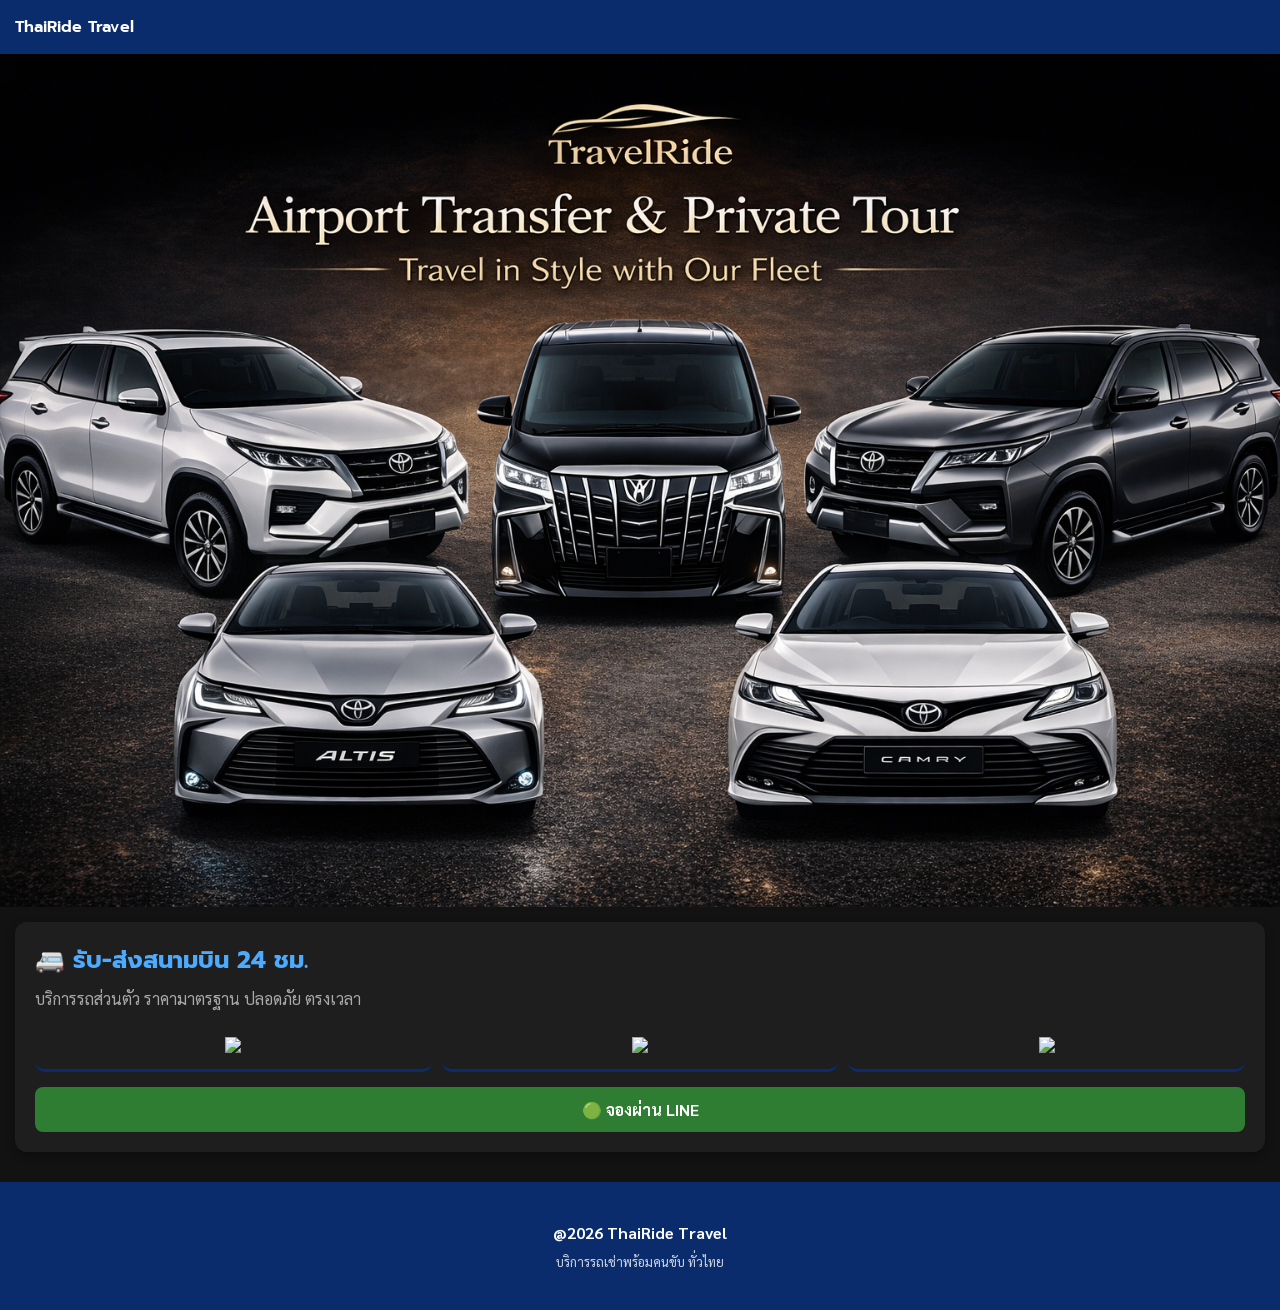
==== commit 6b0cdeca: "Update Index.html" ====
--- a/Index.html
+++ b/Index.html
@@ -2,218 +2,142 @@
 <html lang="th">
 <head>
     <meta charset="UTF-8">
-    <meta name="viewport" content="width=device-width, initial-scale=1.0, maximum-scale=1.0, user-scalable=no, viewport-fit=cover">
-    <title>ThaiRide Travel | บริการรถรับส่งสนามบิน 24 ชม.</title>
-    
-    <link href="https://fonts.googleapis.com/css2?family=Sarabun:wght@300;400;700&family=Prompt:wght@500;600&display=swap" rel="stylesheet">
+    <meta name="viewport" content="width=device-width, initial-scale=1.0, maximum-scale=1.0, user-scalable=no">
+    <title>ThaiRide Travel | New Template</title>
+    <link href="https://fonts.googleapis.com/css2?family=Sarabun:wght@300;400;700&family=Prompt:wght@400;600&display=swap" rel="stylesheet">
 
 <style>
-    /* 1. RESET & CORE CSS */
-    * { margin: 0; padding: 0; box-sizing: border-box; }
-    
-    html, body {
-        width: 100%;
-        max-width: 100vw;
-        overflow-x: hidden !important;
-        background: #0f172a;
-        color: #ffffff;
-        font-family: 'Sarabun', sans-serif;
-        line-height: 1.6;
-    }
+/* ================= CSS จาก BBCCHURCH (ต้นฉบับ) ================= */
+* {
+  margin: 0;
+  padding: 0;
+  box-sizing: border-box;
+}
 
-    /* 2. NAVIGATION */
-    .nav-bar {
-        width: 100%;
-        background: #1e293b;
-        padding: 12px 20px;
-        display: flex;
-        align-items: center;
-        justify-content: space-between;
-        position: sticky;
-        top: 0;
-        z-index: 999;
-        border-bottom: 2px solid #38bdf8;
-    }
-    .nav-bar .brand { display: flex; align-items: center; gap: 10px; }
-    .nav-bar img { width: 35px; height: auto; }
-    .nav-bar span { font-family: 'Prompt'; font-weight: 600; color: #38bdf8; font-size: 1.2rem; }
+html, body {
+  width: 100%;
+  max-width: 100vw;
+  overflow-x: hidden !important; /* ห้ามเลื่อนซ้ายขวา */
+  background: #121212; /* พื้นหลังดำ */
+  color: #eeeeee;
+  font-family: 'Sarabun', sans-serif;
+}
 
-    /* 3. HERO SLIDER (ภาพแบนเนอร์) */
-    .hero-slider {
-        width: 100%;
-        background: #000;
-        position: relative;
-        overflow: hidden;
-        aspect-ratio: 16/9; /* คุมสัดส่วนภาพไม่ให้บิดเบี้ยว */
-    }
-    .slide { width: 100%; height: 100%; display: none; }
-    .slide.active { display: block; }
-    .slide img { width: 100%; height: 100%; object-fit: cover; }
+/* NAVBAR จาก BBC */
+.nav-bar {
+  width: 100%;
+  background: #0a2c6d;
+  padding: 15px;
+  display: flex;
+  align-items: center;
+  gap: 12px;
+}
 
-    /* 4. MAIN CONTENT */
-    .container { padding: 15px; width: 100%; }
+/* HERO จาก BBC (จุดที่แก้รูปล้น) */
+.hero-box {
+  width: 100%;
+  background: #000;
+  overflow: hidden;
+  line-height: 0; 
+}
 
-    .card {
-        background: #1e293b;
-        border-radius: 16px;
-        padding: 20px;
-        margin-bottom: 20px;
-        border: 1px solid rgba(255,255,255,0.05);
-        box-shadow: 0 10px 25px rgba(0,0,0,0.3);
-    }
+.hero-box img {
+  width: 100%;
+  height: auto; 
+  display: block;
+}
 
-    .card h2 { font-family: 'Prompt'; color: #facc15; margin-bottom: 10px; font-size: 1.4rem; }
-    
-    /* 5. CAR SELECTION GRID */
-    .car-grid {
-        display: grid;
-        grid-template-columns: repeat(3, 1fr);
-        gap: 10px;
-        margin: 20px 0;
-    }
-    .car-item {
-        background: #0f172a;
-        padding: 12px 5px;
-        border-radius: 12px;
-        text-align: center;
-        transition: 0.3s;
-    }
-    .car-item img { width: 100%; max-width: 65px; height: auto; margin-bottom: 8px; }
-    .car-item p { font-size: 11px; color: #38bdf8; font-weight: bold; }
+/* CONTENT AREA จาก BBC */
+.container {
+  padding: 15px;
+  width: 100%;
+}
 
-    /* 6. BUTTONS */
-    .btn-primary {
-        display: flex;
-        align-items: center;
-        justify-content: center;
-        background: #06C755;
-        color: #fff;
-        text-decoration: none;
-        padding: 15px;
-        border-radius: 12px;
-        font-family: 'Prompt';
-        font-weight: 600;
-        width: 100%;
-        border: none;
-        box-shadow: 0 4px 15px rgba(6, 199, 85, 0.3);
-        font-size: 1.1rem;
-    }
+.card {
+  background: #1e1e1e;
+  padding: 20px;
+  border-radius: 12px;
+  margin-bottom: 15px;
+  box-shadow: 0 4px 10px rgba(0,0,0,0.3);
+}
 
-    /* 7. STATS DASHBOARD */
-    .stats-row {
-        display: flex;
-        gap: 10px;
-        margin-bottom: 20px;
-    }
-    .stat-card {
-        flex: 1;
-        background: #1e293b;
-        padding: 15px 5px;
-        border-radius: 12px;
-        text-align: center;
-        border-bottom: 3px solid #38bdf8;
-    }
-    .stat-card small { font-size: 10px; color: #94a3b8; display: block; }
-    .stat-card b { font-size: 1.1rem; color: #fff; font-family: 'Prompt'; }
+.card h2 { color: #4dabff; font-family: 'Prompt'; margin-bottom: 10px; }
 
-    /* 8. FOOTER */
-    footer {
-        background: #1e293b;
-        padding: 40px 20px;
-        text-align: center;
-        border-top: 1px solid #334155;
-    }
-    footer img { width: 50px; margin-bottom: 15px; }
-    footer p { font-size: 13px; color: #94a3b8; }
+/* DASHBOARD & GRID (ปรับใช้จาก Stat Box ของ BBC) */
+.car-grid {
+  display: flex;
+  gap: 10px;
+  margin-top: 15px;
+}
 
+.car-item {
+  flex: 1;
+  background: #1e1e1e;
+  padding: 12px 5px;
+  border-radius: 10px;
+  text-align: center;
+  border-bottom: 3px solid #0a2c6d; /* สไตล์ขอบล่างของ BBC */
+}
+
+.car-item img { width: 100%; max-width: 60px; height: auto; }
+
+/* BUTTON สไตล์ BBC */
+.btn-line {
+  display: block;
+  width: 100%;
+  padding: 12px;
+  background: #2e7d32;
+  color: white;
+  border: none;
+  border-radius: 8px;
+  margin-top: 15px;
+  font-weight: bold;
+  text-align: center;
+  text-decoration: none;
+}
+
+/* FOOTER จาก BBC */
+footer {
+  background: #0a2c6d;
+  color: white;
+  text-align: center;
+  padding: 40px 20px;
+  width: 100%;
+}
 </style>
 </head>
+
 <body>
 
-    <nav class="nav-bar">
-        <div class="brand">
-            <img src="logo_01.png" alt="ThaiRide Logo">
-            <span>ThaiRide Travel</span>
-        </div>
-    </nav>
+<nav class="nav-bar">
+  <span style="font-family:'Prompt'; font-weight:600; color:white;">ThaiRide Travel</span>
+</nav>
 
-    <div class="hero-slider">
-        <div class="slide active"><img src="heroslide_01.png"></div>
-        <div class="slide"><img src="heroslide_02.png"></div>
+<div class="hero-box">
+  <img src="heroslide_01.png">
+</div>
+
+<div class="container">
+  <div class="card">
+    <h2>🚐 รับ-ส่งสนามบิน 24 ชม.</h2>
+    <p style="color:#aaa;">บริการรถส่วนตัว ราคามาตรฐาน ปลอดภัย ตรงเวลา</p>
+    
+    <div class="car-grid">
+      <div class="car-item"><img src="altis.png"></div>
+      <div class="car-item"><img src="suv.png"></div>
+      <div class="car-item"><img src="van.png"></div>
     </div>
+    
+    <a href="https://line.me/R/ti/p/@775hjmvl" class="btn-line">🟢 จองผ่าน LINE</a>
+  </div>
+</div>
 
-    <div class="container">
-        
-        <div class="card" style="border-top: 4px solid #f97316;">
-            <h2>🚐 รับ-ส่งสนามบิน 24 ชม.</h2>
-            <p style="color: #cbd5e1; font-size: 14px;">บริการรถเห่านำเที่ยว และรับส่งสนามบิน สุวรรณภูมิ ดอนเมือง พัทยา หัวหิน ราคามาตรฐาน คนขับสุภาพ</p>
-            
-            <div class="car-grid">
-                <div class="car-item">
-                    <img src="altis.png">
-                    <p>SEDAN</p>
-                </div>
-                <div class="car-item">
-                    <img src="suv.png">
-                    <p>SUV</p>
-                </div>
-                <div class="car-item">
-                    <img src="van.png">
-                    <p>VIP VAN</p>
-                </div>
-            </div>
-
-            <a href="https://line.me/R/ti/p/@775hjmvl" class="btn-primary">
-                🟢 จองผ่าน LINE / เช็คราคา
-            </a>
-        </div>
-
-        <div class="stats-row">
-            <div class="stat-card">
-                <small>งานบริการ</small>
-                <b>5,000+</b>
-            </div>
-            <div class="stat-card">
-                <small>คะแนนรีวิว</small>
-                <b>4.9★</b>
-            </div>
-            <div class="stat-card">
-                <small>จำนวนรถ</small>
-                <b>50+ คัน</b>
-            </div>
-        </div>
-
-        <div class="card">
-            <h2>📍 พื้นที่ให้บริการ</h2>
-            <ul style="list-style: none; color: #94a3b8; font-size: 14px;">
-                <li>✅ กรุงเทพฯ และปริมณฑล</li>
-                <li>✅ พัทยา / ชลบุรี</li>
-                <li>✅ หัวหิน / ชะอำ</li>
-                <li>✅ อยุธยา / กาญจนบุรี</li>
-            </ul>
-        </div>
-
-    </div>
-
-    <footer>
-        <img src="logo_01.png">
-        <p><strong>ThaiRide Travel</strong></p>
-        <p>Professional Transport Service in Thailand</p>
-        <p style="margin-top: 10px; font-size: 11px; opacity: 0.5;">© 2026 All Rights Reserved.</p>
-    </footer>
-
-    <script>
-        // ระบบสลับภาพแบนเนอร์อัตโนมัติ
-        let index = 0;
-        const slides = document.querySelectorAll('.slide');
-        if(slides.length > 1) {
-            setInterval(() => {
-                slides[index].classList.remove('active');
-                index = (index + 1) % slides.length;
-                slides[index].classList.add('active');
-            }, 4000);
-        }
-    </script>
+<footer>
+  <strong>@2026 ThaiRide Travel</strong><br>
+  <p style="margin-top:10px; font-size: 13px; opacity: 0.8;">
+    บริการรถเช่าพร้อมคนขับ ทั่วไทย
+  </p>
+</footer>
 
 </body>
 </html>
